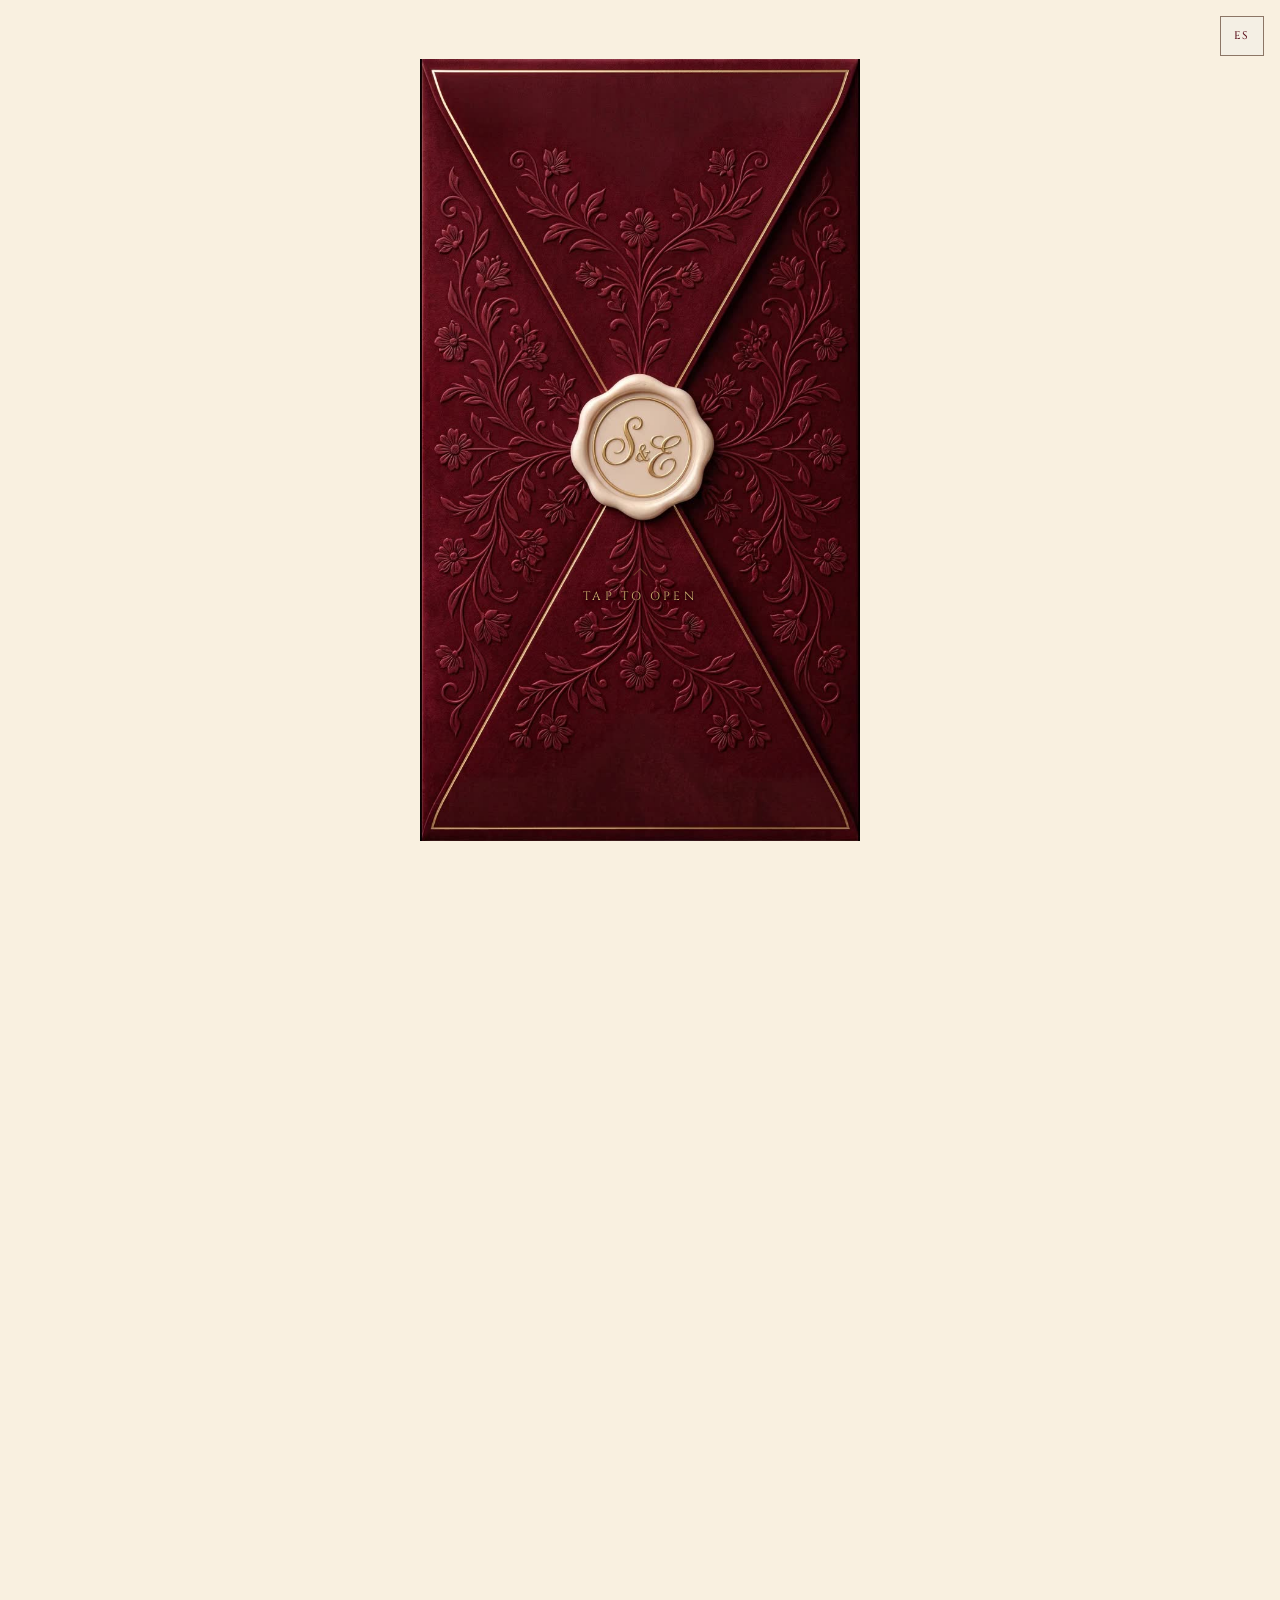
==== index.html @ b60137a4 "Personalizar la carta del hero con el nombre del invitado y el nuevo texto. Separa párrafos, alinea " ====
<!DOCTYPE html>
<html lang="es">
  <head>
    <meta charset="utf-8">
    <script>
      window.SE = window.SE || {};
      SE.base = /github\.io$/i.test(location.hostname) ? "/s-and-e/" : "/";
      document.head.appendChild(Object.assign(document.createElement("base"), { href: SE.base }));
      SE.scriptUrl = "https://script.google.com/macros/s/AKfycbxQzrA-d-0ESODYfs0DlGn0t6JeA2XjCNi0YDXUXWMKAVEsfwcOUKOjRkwp2XyYW6z_jQ/exec";
      (function () {
        var reserved = { "s-and-e": 1, "nos-casamos": 1, "te-invitamos-a-nuestra-boda": 1, "index.html": 1, "404.html": 1 };
        var q = new URLSearchParams(location.search).get("i");
        var parts = location.pathname.split("/").filter(Boolean);
        if (parts[0] === "s-and-e") parts.shift();
        var last = parts[parts.length - 1] || "";
        SE.code = (q || (!reserved[last] ? decodeURIComponent(last) : "")).trim();
        if (!SE.code) return;
        try { SE.cachedGuest = JSON.parse(localStorage.getItem("se-guest:" + SE.code) || "null"); } catch (e) {}
      })();
    </script>
    <meta name="viewport" content="width=device-width, initial-scale=1">
    <meta name="color-scheme" content="light">
    <meta name="theme-color" content="#5A0F1B">
    <meta name="theme-color" content="#5A0F1B" media="(prefers-color-scheme: light)">
    <meta name="theme-color" content="#4A0C16" media="(prefers-color-scheme: dark)">
    <meta name="description" content="Stefany Gutierrez y Erikson Pacheco — 26 de diciembre de 2026">
    <meta property="og:title" content="Stefany & Erikson — 26.12.2026">
    <meta property="og:description" content="Te invitamos a celebrar nuestra boda">
    <title>Stefany & Erikson — 26.12.2026</title>
    <link rel="icon" href="assets/favicon.svg" type="image/svg+xml">
    <link rel="preload" as="image" href="assets/img/paper-hero.webp">
    <link rel="preload" as="image" href="assets/img/floral-left.webp?v=24">
    <link rel="preload" as="image" href="assets/img/floral-right.webp?v=24">
    <link rel="preload" as="image" href="assets/img/sobre.jpg">
    <link rel="preload" as="video" href="assets/video/abrir.mp4?v=4">
    <link rel="preload" as="audio" href="assets/audio/ambiente.m4a">
    <link rel="preload" as="font" href="assets/fonts/GreatVibes-Regular.ttf" type="font/ttf" crossorigin>
    <link rel="preload" as="font" href="assets/fonts/PinyonScript-Regular.ttf" type="font/ttf" crossorigin>
    <link rel="preconnect" href="https://fonts.googleapis.com">
    <link rel="preconnect" href="https://fonts.gstatic.com" crossorigin>
    <link rel="preconnect" href="https://script.google.com">
    <link rel="preconnect" href="https://script.googleusercontent.com">
    <link rel="stylesheet" href="https://fonts.googleapis.com/css2?family=Cinzel:wght@400;500;600&family=Cormorant+Garamond:ital,wght@0,400;0,500;0,600;1,500;1,600&family=Ovo&display=swap">
    <link rel="stylesheet" href="css/styles.css?v=35">
  </head>
  <body>
    <a class="skip" href="#site">Skip</a>

    <div class="topbar">
      <button id="lang-toggle" class="ghost" type="button" aria-label="English">EN</button>
    </div>

    <section id="envelope-screen" class="envelope-screen" role="button" tabindex="0" aria-label="Invitación">
      <p id="guest-chip" class="guest-chip is-hidden"></p>
      <div class="open-stage">
        <img id="wei-img" class="open-still" src="assets/img/sobre.jpg" alt="Abrir invitación" draggable="false">
        <video id="open-video" class="open-video" muted playsinline preload="auto" poster="assets/img/sobre.jpg">
          <source src="assets/video/abrir.mp4?v=4" type="video/mp4">
        </video>
        <div id="tap-wrap" class="tap-wrap">
          <div class="wei-chevron" aria-hidden="true"></div>
          <p class="open-hint" data-i18n="openHint">Toca para abrir</p>
        </div>
      </div>
    </section>

    <button id="mute-toggle" class="audio-fab" type="button" aria-label="Silenciar">
      <svg id="icon-pause" viewBox="0 0 24 24" aria-hidden="true"><rect x="6" y="5" width="4" height="14" rx="1"></rect><rect x="14" y="5" width="4" height="14" rx="1"></rect></svg>
      <svg id="icon-play" viewBox="0 0 24 24" aria-hidden="true"><polygon points="5,3 19,12 5,21"></polygon></svg>
    </button>

    <main id="site" class="site">
      <header class="hero">
        <div class="board hero-board">
          <video id="hero-video" class="hero-video" muted loop playsinline preload="auto" poster="assets/img/hero.jpg">
            <source src="assets/video/cisnes.mp4?v=3" type="video/mp4">
          </video>
          <div class="hero-glow" aria-hidden="true"></div>
          <p class="kicker" data-i18n="saveTheDate">Nuestra Boda</p>
          <p class="hero-date" data-i18n="dateLine">26 de diciembre de 2026 · 5:00 p. m.</p>
          <h1 class="names"><span>Stefany</span><span class="amp" aria-hidden="true">&</span><span class="visually-hidden"> y </span><span>Erikson</span></h1>
          <div class="scroll-block">
            <span class="scroll-cue" data-i18n="scroll">Desliza</span>
            <svg class="scroll-chevron" viewBox="0 0 25 16" aria-hidden="true"><path fill="none" stroke="#937100" stroke-width="1" stroke-linecap="round" d="M1 1c3.4 4.4 8.1 8.6 11.5 13C16.8 9.6 19.7 5.4 24 1"></path></svg>
          </div>
          <img class="floral floral-l" src="assets/img/floral-left.webp?v=24" alt="" width="224" height="343">
          <img class="floral floral-r" src="assets/img/floral-right.webp?v=24" alt="" width="236" height="359">
          <img class="hero-paper" src="assets/img/paper-hero.webp" alt="">
          <p id="hero-guest" class="hero-city">San Felipe, Yaracuy</p>
          <div class="hero-letter">
            <p id="letter" class="letter-copy"></p>
            <p id="letter-more" class="letter-copy"></p>
            <p id="letter-note" class="letter-note"></p>
          </div>
        </div>
      </header>

      <section class="section countdown-section" id="cuando">
        <div class="inner">
          <h2 class="section-title" data-i18n="countdownTitle">Falta muy poco</h2>
          <div class="clock" aria-live="polite">
            <div class="time-block"><b id="cd-days">00</b><span data-i18n="days">Días</span></div>
            <span class="clock-sep" aria-hidden="true">:</span>
            <div class="time-block"><b id="cd-hours">00</b><span data-i18n="hours">Horas</span></div>
            <span class="clock-sep" aria-hidden="true">:</span>
            <div class="time-block"><b id="cd-minutes">00</b><span data-i18n="minutes">Minutos</span></div>
            <span class="clock-sep" aria-hidden="true">:</span>
            <div class="time-block"><b id="cd-seconds">00</b><span data-i18n="seconds">Segundos</span></div>
          </div>
        </div>
      </section>

      <section class="section schedule-section">
        <div class="board schedule-board">
          <img class="schedule-paper schedule-paper-top" src="assets/img/schedule-top.webp" alt="">
          <img class="schedule-paper schedule-paper-bot" src="assets/img/schedule-bot.webp" alt="">
          <img class="title-flourish title-flourish-l" src="assets/img/title-left.webp" alt="">
          <img class="title-flourish title-flourish-r" src="assets/img/title-right.webp" alt="">
          <h2 class="section-title" data-i18n="scheduleTitle">Itinerario</h2>
          <div class="timeline-wrap">
            <img class="timeline-rose" src="assets/img/rose.webp?v=24" alt="" aria-hidden="true">
            <ol class="timeline">
              <li>
                <time datetime="17:00" data-i18n="timeCeremony">5 PM</time>
                <strong data-i18n="ceremonyEvent">Ceremonia</strong>
                <span class="note" data-i18n="ceremonyNote">Catedral de San Felipe</span>
              </li>
              <li data-dinner>
                <time datetime="19:00" data-i18n="timeToast">7 PM</time>
                <strong data-i18n="toastEvent">Brindis</strong>
                <span class="note" data-i18n="toastNote">Eventos Platinum</span>
              </li>
              <li data-dinner>
                <time datetime="20:00" data-i18n="timeDinner">8 PM</time>
                <strong data-i18n="dinnerEvent">Cena</strong>
                <span class="note" data-i18n="dinnerNote">Eventos Platinum</span>
              </li>
              <li data-dinner>
                <time datetime="21:00" data-i18n="timeCake">9 PM</time>
                <strong data-i18n="cakeEvent">Corte de torta</strong>
                <span class="note" data-i18n="cakeNote">Eventos Platinum</span>
              </li>
              <li data-dinner>
                <time datetime="21:00" data-i18n="timeFarewell">9 PM</time>
                <strong data-i18n="farewellEvent">Despedida</strong>
                <span class="note" data-i18n="farewellNote">Con gratitud y cariño</span>
              </li>
            </ol>
          </div>
        </div>
      </section>

      <section class="section places-section">
        <div class="board places-board">
          <div class="petals" aria-hidden="true">
            <img class="petal petal-1" src="assets/img/petal.webp" alt="">
            <img class="petal petal-2" src="assets/img/petal.webp" alt="">
            <img class="petal petal-3" src="assets/img/petal.webp" alt="">
            <img class="petal petal-4" src="assets/img/petal.webp" alt="">
            <img class="petal petal-5" src="assets/img/petal.webp" alt="">
            <img class="petal petal-6" src="assets/img/petal.webp" alt="">
          </div>
          <h2 class="section-title" data-i18n="placesTitle">Ubicación</h2>
          <img class="acomm-decor" src="assets/img/acomm-decor.webp" alt="">
          <div class="places">
            <article class="place">
              <h3 data-i18n="churchPlace">Ceremonia</h3>
              <p>Catedral de San Felipe<br>San Felipe, Yaracuy</p>
              <a class="map-link" data-i18n="openMap" href="https://maps.app.goo.gl/LHVNAJ6i5qG8KRHc7" target="_blank" rel="noopener">Ver en el mapa</a>
              <div class="map-frame">
                <img class="map-ornament map-ornament-top" src="assets/img/map-top.webp" alt="">
                <div class="map-embed">
                  <iframe title="Catedral de San Felipe" src="https://maps.google.com/maps?q=Catedral+de+San+Felipe,+Yaracuy,+Venezuela&hl=es&z=16&output=embed" loading="lazy" referrerpolicy="no-referrer-when-downgrade" allowfullscreen></iframe>
                </div>
                <img class="map-ornament map-ornament-bot" src="assets/img/map-bot.webp" alt="">
              </div>
            </article>
            <article class="place" data-dinner>
              <h3 data-i18n="dinnerPlace">Cena</h3>
              <p>Eventos Platinum<br>Av. La Paz, San Felipe, Yaracuy</p>
              <a class="map-link" data-i18n="openMap" href="https://maps.app.goo.gl/uYQwyhexiueHMFBx5" target="_blank" rel="noopener">Ver en el mapa</a>
              <div class="map-frame">
                <img class="map-ornament map-ornament-top" src="assets/img/map-top.webp" alt="">
                <div class="map-embed">
                  <iframe title="Eventos Platinum" src="https://www.google.com/maps/embed?pb=!1m18!1m12!1m3!1d3924.9253817997983!2d-68.73745392630998!3d10.34785156695543!2m3!1f0!2f0!3f0!3m2!1i1024!2i768!4f13.1!3m3!1m2!1s0x8e80cf46f3286015%3A0x9656c79a1e746118!2sEVENTOS%20PLATINIUM!5e0!3m2!1ses!2sve!4v1794095571254!5m2!1ses!2sve" loading="lazy" referrerpolicy="no-referrer-when-downgrade" allowfullscreen></iframe>
                </div>
                <img class="map-ornament map-ornament-bot" src="assets/img/map-bot.webp" alt="">
              </div>
            </article>
          </div>
        </div>
      </section>

      <section class="section notes-section">
        <div class="board notes-board">
          <img class="notes-paper" src="assets/img/paper-hero.webp?v=27" alt="">
          <div class="card-vine card-vine-r" aria-hidden="true">
            <img src="assets/img/vine-r.webp?v=27" alt="">
          </div>
          <div class="card-vine card-vine-l" aria-hidden="true">
            <img src="assets/img/vine-l.webp?v=27" alt="">
          </div>
          <div class="notes-block notes-dress">
            <h3 data-i18n="dressTitle">Vestimenta</h3>
            <p data-i18n="dressBody"></p>
          </div>
          <div class="notes-block notes-gifts">
            <h3 data-i18n="giftsTitle">Obsequios</h3>
            <p data-i18n="giftsBody"></p>
            <p class="note" data-i18n="paymentSoon"></p>
            <div id="payment-box" class="payment is-hidden">
              <div id="pay-holder"></div>
              <div id="pay-bank"></div>
              <div id="pay-pm"></div>
              <div class="qr-slot">
                <img id="qr-img" alt="QR">
              </div>
            </div>
          </div>
        </div>
      </section>

      <section class="section rsvp-section" id="rsvp">
        <div class="inner">
          <h2 class="section-title" data-i18n="rsvpTitle">Confirmación</h2>
          <p id="rsvp-lead" class="letter-copy"></p>
          <p id="rsvp-status" class="rsvp-status"></p>
          <button id="rsvp-seal" class="wax-btn" type="button">
            <img src="assets/img/wax-seal.webp" width="190" height="142" alt="RSVP">
          </button>
          <p class="seal-hint" data-i18n="sealHint">Toca el sello</p>
          <div id="rsvp-party" class="party is-hidden" aria-live="polite"></div>
        </div>
      </section>

      <footer class="footer">
        <div class="board footer-board">
          <p class="footer-hope" data-i18n="footerHope">¡Esperamos verte allí!</p>
          <p class="footer-names" data-i18n="footer">Stefany y Erikson</p>
          <img class="footer-floral footer-floral-l" src="assets/img/floral-left.webp?v=24" alt="">
          <img class="footer-floral footer-floral-r" src="assets/img/floral-right.webp?v=24" alt="">
        </div>
      </footer>
    </main>

    <audio id="sfx-open" preload="none"></audio>
    <audio id="ambiente" preload="auto" loop>
      <source src="assets/audio/ambiente.m4a" type="audio/mp4">
    </audio>
    <script src="js/config.js?v=34" defer></script>
    <script src="js/i18n.js?v=34" defer></script>
    <script src="js/app.js?v=34" defer></script>
  </body>
</html>
---- css/styles.css ----
@font-face {
  font-family: "Great Vibes";
  src: url("../assets/fonts/GreatVibes-Regular.ttf") format("truetype");
  font-weight: 400;
  font-style: normal;
  font-display: swap;
}

@font-face {
  font-family: "Pinyon Script";
  src: url("../assets/fonts/PinyonScript-Regular.ttf") format("truetype");
  font-weight: 400;
  font-style: normal;
  font-display: swap;
}

:root {
  --bg: #5a0f1b;
  --bg-soft: #4a0c16;
  --ink: #6c513f;
  --muted: #6a5140;
  --royal: #5a0f1b;
  --royal-mid: #7a2433;
  --royal-soft: #8c7666;
  --gold: #a67d2b;
  --gold-soft: #b48c3d;
  --line: #cfc6b2;
  --paper: #f9f0e0;
  --cream: #f6f1e8;
  --display: "Cinzel", "Palatino Linotype", Palatino, serif;
  --script: "Great Vibes", "Pinyon Script", "Palatino Linotype", cursive;
  --serif: "Cormorant Garamond", "Palatino Linotype", Palatino, Georgia, serif;
  --sans: "Segoe UI", system-ui, -apple-system, sans-serif;
  --shadow: 0 18px 50px rgba(90, 15, 27, 0.16);
  --ease: cubic-bezier(0.22, 1, 0.36, 1);
}

*,
*::before,
*::after {
  box-sizing: border-box;
}

html,
body {
  margin: 0;
  min-height: 100%;
  background: var(--paper);
  color: var(--ink);
  font-family: var(--serif);
  font-size: 17px;
  line-height: 1.65;
  /* clip (not hidden): avoids forcing overflow-y:auto on body, which causes jumpy scroll */
  overflow-x: clip;
}

html {
  scroll-behavior: smooth;
  scrollbar-gutter: stable;
}

html.is-locked,
body.is-locked {
  overflow: hidden !important;
  height: 100%;
  overscroll-behavior: none;
  touch-action: none;
}

img {
  max-width: 100%;
  display: block;
}

button {
  font: inherit;
  cursor: pointer;
  border: 0;
  background: none;
  color: inherit;
}

a {
  color: var(--royal);
}

.skip {
  position: absolute;
  left: -999px;
}

.skip:focus {
  left: 12px;
  top: 12px;
  z-index: 40;
  background: var(--royal);
  color: #fff;
  padding: 8px 12px;
}

.topbar {
  position: fixed;
  top: 16px;
  right: 16px;
  z-index: 20;
  display: flex;
  gap: 8px;
}

.ghost {
  min-width: 44px;
  height: 40px;
  padding: 0 12px;
  border: 1px solid var(--royal-soft);
  background: rgba(243, 239, 228, 0.92);
  color: var(--royal);
  font-family: var(--display);
  letter-spacing: 0.14em;
  font-size: 11px;
  font-weight: 500;
  backdrop-filter: blur(8px);
  transition: transform 0.35s var(--ease), background 0.35s var(--ease);
}

.ghost:hover {
  background: var(--royal);
  color: #fff;
  transform: translateY(-1px);
}

.envelope-screen {
  position: fixed;
  inset: 0;
  z-index: 12;
  display: flex;
  flex-direction: column;
  align-items: center;
  justify-content: center;
  background: #f9f0e0;
  cursor: pointer;
  user-select: none;
  -webkit-tap-highlight-color: transparent;
  transition: opacity 1.4s ease, visibility 1.4s;
}

.envelope-screen.is-gone {
  opacity: 0;
  visibility: hidden;
  pointer-events: none;
}

/* Match reference: envelope/video capped at 440px, object-fit contain */
.open-stage {
  position: relative;
  width: 100%;
  max-width: 440px;
}

.open-still,
.open-video {
  width: 100%;
  max-width: 440px;
  display: block;
  object-fit: contain;
  object-position: center;
}

.open-still {
  height: auto;
  transition: opacity 0.8s ease;
}

.open-video {
  position: absolute;
  inset: 0;
  width: 100%;
  height: 100%;
  opacity: 0;
  transition: opacity 0.35s ease;
}

.envelope-screen.is-playing .open-still {
  opacity: 0;
}

.envelope-screen.is-playing .open-video {
  opacity: 1;
}

.guest-chip {
  position: absolute;
  top: 28px;
  left: 50%;
  transform: translateX(-50%);
  margin: 0;
  font-family: var(--display);
  color: rgba(140, 100, 60, 0.85);
  letter-spacing: 0.22em;
  text-transform: uppercase;
  font-size: 11px;
  white-space: nowrap;
}

.tap-wrap {
  position: absolute;
  bottom: 30%;
  left: 50%;
  z-index: 2;
  transform: translateX(-50%);
  display: flex;
  flex-direction: column;
  align-items: center;
  gap: 7px;
  animation: weiTapIn 1.2s 0.8s both;
  pointer-events: none;
}

.tap-wrap.is-hidden {
  display: none !important;
}

@keyframes weiTapIn {
  from { opacity: 0; transform: translateX(-50%) translateY(6px); }
  to   { opacity: 1; transform: translateX(-50%) translateY(0); }
}

.wei-chevron {
  width: 10px;
  height: 10px;
  border-right: 1.5px solid rgba(140, 100, 60, 0.6);
  border-top: 1.5px solid rgba(140, 100, 60, 0.6);
  transform: rotate(-45deg);
  animation: weiChevron 2.4s 1.9s ease-in-out infinite;
}

@keyframes weiChevron {
  0%, 100% { transform: rotate(-45deg) translate(0, 0); opacity: 0.6; }
  50%      { transform: rotate(-45deg) translate(2px, -2px); opacity: 1; }
}

.open-hint {
  margin: 0;
  font-family: var(--display);
  font-size: 12px;
  letter-spacing: 0.26em;
  text-transform: uppercase;
  color: #d4b574;
  white-space: nowrap;
  text-shadow:
    0 1px 2px rgba(20, 4, 8, 0.95),
    0 0 10px rgba(20, 4, 8, 0.7),
    0 0 18px rgba(20, 4, 8, 0.45);
  animation: weiPulse 2.4s 1.6s ease-in-out infinite;
}

@keyframes weiPulse {
  0%, 100% { letter-spacing: 0.24em; }
  50%      { letter-spacing: 0.28em; }
}

.audio-fab {
  position: fixed;
  bottom: 20px;
  right: 20px;
  z-index: 2147483647;
  width: 60px;
  height: 60px;
  border-radius: 50%;
  background: #5a0f1b;
  color: #fff;
  box-shadow: 0 4px 6px rgba(0, 0, 0, 0.1);
  display: grid;
  place-items: center;
  visibility: hidden;
  opacity: 0;
  pointer-events: none;
  transition: opacity 0.3s ease-in-out, visibility 0.3s ease-in-out;
}

.audio-fab.is-ready {
  visibility: visible;
  opacity: 1;
  pointer-events: auto;
}

.audio-fab svg {
  width: 30px;
  height: 30px;
  fill: #fff;
}

.audio-fab #icon-play {
  display: none;
}

.audio-fab.is-paused #icon-play {
  display: block;
}

.audio-fab.is-paused #icon-pause {
  display: none;
}

.site {
  opacity: 0;
  transition: opacity 0.8s var(--ease);
  background: var(--paper);
  overflow-x: clip;
}

.site.is-visible {
  opacity: 1;
}

/* Fixed 450px artboards (like Tilda), scale down on smaller phones */
.board {
  --board: 450px;
  --scale: 1;
  position: relative;
  width: var(--board);
  max-width: none;
  margin-left: auto;
  margin-right: auto;
  transform: scale(var(--scale));
  transform-origin: top center;
}

/* Scale from container width (stable) — not 100vw, which jumps with mobile chrome / scrollbars */
.hero,
.section,
.footer {
  container-type: inline-size;
  container-name: board-wrap;
}

/*
  When the 450px board is wider than the phone, margin:auto collapses to the
  start edge — then scale(origin:center) leaves the hero visually off-center.
  Pin the board's center to the container center, then scale.
*/
@container board-wrap (max-width: 449.98px) {
  .board {
    --scale: calc(100cqw / 450);
    margin-left: calc(50cqw - (var(--board) / 2));
    margin-right: 0;
    margin-bottom: calc(var(--board-h, 0px) * (var(--scale) - 1));
  }
}

.section {
  position: relative;
  max-width: none;
  margin: 0 auto;
  padding: 0;
  text-align: center;
  background: var(--paper);
  overflow-x: clip;
}

.section .inner {
  width: min(450px, 100%);
  margin: 0 auto;
  padding: 36px 20px 48px;
}

.section-title {
  font-family: var(--script);
  margin: 0 0 12px;
  color: var(--gold);
  letter-spacing: 0;
  text-transform: none;
  font-size: 41px;
  font-weight: 300;
  line-height: 1.55;
}

/* ── Hero: 450×1240 artboard ── */
.hero {
  position: relative;
  width: 100%;
  padding: 0;
  background: var(--paper);
  overflow-x: clip;
  overflow-y: visible;
  text-align: center;
}

.hero-board {
  --board-h: 1240px;
  height: 1240px;
  overflow: visible;
  background: var(--paper);
}

.hero-video {
  position: absolute;
  z-index: 0;
  top: 0;
  left: 0;
  width: 450px;
  height: 762px;
  object-fit: cover;
  object-position: center 40%;
  display: block;
  background: #1a0c10;
}

/* Layered scrim: stronger top band for kicker/date, soft center keep video alive */
.hero-glow {
  position: absolute;
  z-index: 1;
  top: 0;
  left: 0;
  width: 450px;
  height: 762px;
  pointer-events: none;
  background:
    linear-gradient(
      180deg,
      rgba(12, 4, 8, 0.62) 0%,
      rgba(12, 4, 8, 0.48) 18%,
      rgba(12, 4, 8, 0.28) 36%,
      rgba(12, 4, 8, 0.18) 52%,
      rgba(12, 4, 8, 0.32) 72%,
      rgba(12, 4, 8, 0.5) 100%
    ),
    radial-gradient(ellipse 90% 48% at 50% 28%, rgba(12, 4, 8, 0.42) 0%, rgba(12, 4, 8, 0) 72%);
}

.kicker {
  position: absolute;
  z-index: 5;
  top: 154px;
  left: 0;
  width: 450px;
  margin: 0;
  font-family: var(--script);
  font-size: 40px;
  font-weight: 300;
  line-height: 0.5;
  color: var(--gold);
  text-shadow:
    0 1px 2px rgba(8, 2, 4, 0.9),
    0 2px 14px rgba(8, 2, 4, 0.75),
    0 0 28px rgba(8, 2, 4, 0.45);
}

.hero-date {
  position: absolute;
  z-index: 5;
  top: 196px;
  left: 0;
  width: 450px;
  margin: 0;
  font-family: var(--script);
  font-size: 25px;
  font-weight: 600;
  line-height: 0.5;
  color: var(--gold);
  text-shadow:
    0 1px 2px rgba(8, 2, 4, 0.9),
    0 2px 14px rgba(8, 2, 4, 0.75),
    0 0 28px rgba(8, 2, 4, 0.45);
}

.names {
  position: absolute;
  z-index: 5;
  top: 270px;
  left: 0;
  width: 450px;
  margin: 0;
  display: grid;
  justify-items: center;
  font-family: var(--script);
  font-size: 72px;
  font-weight: 400;
  line-height: 0.85;
  color: var(--gold);
  text-shadow:
    0 1px 2px rgba(8, 2, 4, 0.85),
    0 3px 16px rgba(8, 2, 4, 0.7),
    0 0 32px rgba(8, 2, 4, 0.4);
}

.names span {
  display: block;
}

.amp {
  margin: 10px 0 6px;
  font-family: var(--display);
  font-size: 22px;
  font-style: normal;
  font-weight: 500;
  letter-spacing: 0.08em;
  color: var(--gold);
  line-height: 1;
  text-shadow:
    0 1px 2px rgba(8, 2, 4, 0.85),
    0 3px 16px rgba(8, 2, 4, 0.7),
    0 0 32px rgba(8, 2, 4, 0.4);
}

.visually-hidden {
  position: absolute;
  width: 1px;
  height: 1px;
  padding: 0;
  margin: -1px;
  overflow: hidden;
  clip: rect(0, 0, 0, 0);
  white-space: nowrap;
  border: 0;
}

.scroll-block {
  position: absolute;
  z-index: 5;
  top: 518px;
  left: 0;
  width: 450px;
  display: grid;
  justify-items: center;
  gap: 6px;
}

.scroll-cue {
  margin: 0;
  font-family: var(--script);
  font-size: 32px;
  font-weight: 300;
  line-height: 1.1;
  color: var(--gold);
  text-shadow:
    0 1px 2px rgba(8, 2, 4, 0.9),
    0 2px 14px rgba(8, 2, 4, 0.7),
    0 0 24px rgba(8, 2, 4, 0.4);
}

.scroll-chevron {
  width: 25px;
  height: 16px;
  animation: bob 1.1s infinite linear;
}

@keyframes bob {
  0%, 100% { transform: translateY(0); }
  55%      { transform: translateY(5px); }
}

.floral {
  position: absolute;
  z-index: 4;
  height: auto;
  max-width: none;
  pointer-events: none;
  will-change: transform;
  transform-origin: center bottom;
}

/* Tilda: L top 566 left -16 w 224; R top 547 right -16 w 236 */
.floral-l {
  top: 566px;
  left: -16px;
  width: 224px;
  animation: swayL 4s infinite linear;
}

.floral-r {
  top: 547px;
  right: -16px;
  left: auto;
  width: 236px;
  animation: swayR 4s infinite linear;
}

/* Keep sway within the artboard box so document height doesn't pulse */
@keyframes swayL {
  0%, 100% { transform: rotate(0deg) scale(1); }
  50%      { transform: rotate(1.2deg) scale(1.03); }
}

@keyframes swayR {
  0%, 100% { transform: rotate(0deg) scale(1); }
  50%      { transform: rotate(-1.2deg) scale(1.02); }
}

.hero-paper {
  position: absolute;
  z-index: 2;
  top: 753px;
  left: 50%;
  width: 744px;
  max-width: none;
  height: 487px;
  object-fit: fill;
  transform: translateX(-50%);
  pointer-events: none;
}

/*
  Paper copy — Tilda puts a 3-line script title at 899 and body at 1050.
  We only have the city line, so keep the title under the florals and
  pull the letter up to close the empty middle gap.
*/
.hero-city {
  position: absolute;
  z-index: 5;
  top: 848px;
  left: 50%;
  width: 380px;
  max-width: calc(100% - 40px);
  margin: 0;
  transform: translateX(-50%);
  font-family: var(--script);
  font-size: 38px;
  font-weight: 300;
  line-height: 1.05;
  color: var(--gold);
  text-align: center;
  overflow-wrap: anywhere;
}

.hero-letter {
  position: absolute;
  z-index: 5;
  top: 912px;
  left: 50%;
  width: 340px;
  max-width: calc(100% - 48px);
  transform: translateX(-50%);
  text-align: center;
}

.hero-letter .letter-copy {
  margin: 0 auto 10px;
  max-width: 310px;
  font-family: var(--serif);
  font-size: 18px;
  font-weight: 100;
  font-style: normal;
  line-height: 1.3;
  color: #6c513f;
}

.hero-letter .letter-note {
  margin: 4px auto 0;
  max-width: 310px;
  font-family: var(--serif);
  font-size: 15px;
  font-weight: 100;
  font-style: italic;
  line-height: 1.3;
  color: #846f61;
}

.letter-copy {
  margin: 0 0 10px;
  font-family: var(--serif);
  font-size: 17px;
  font-weight: 300;
  font-style: normal;
  line-height: 1.35;
  color: var(--muted);
}

.note,
.rsvp-status {
  color: var(--muted);
}

/* ── Countdown ── */
.countdown-section {
  padding: 24px 0 20px;
}

.countdown-section .inner {
  padding-top: 8px;
  padding-bottom: 8px;
}

.clock {
  display: flex;
  justify-content: center;
  align-items: flex-start;
  gap: 6px;
  margin: 8px auto 0;
  max-width: 520px;
}

.time-block {
  text-align: center;
  min-width: 56px;
}

.clock b {
  display: block;
  font-family: "Ovo", var(--serif);
  font-size: 45px;
  font-weight: 400;
  line-height: 1.2;
  background: linear-gradient(105deg, #b48c3d 0%, #b48c3d 25%, #cda95a 46%, #d8ba72 52%, #cda95a 58%, #b48c3d 75%, #b48c3d 100%);
  background-size: 300% 100%;
  -webkit-background-clip: text;
  background-clip: text;
  -webkit-text-fill-color: transparent;
  animation: candleShimmer 4.5s ease-in-out infinite;
}

@keyframes candleShimmer {
  0% { background-position: 100% 0; }
  50% { background-position: 0% 0; }
  100% { background-position: 100% 0; }
}

.clock .time-block span {
  display: block;
  margin-top: 8px;
  font-family: "Ovo", var(--serif);
  font-size: 19px;
  font-weight: 400;
  color: var(--gold-soft);
  opacity: 0.85;
  text-transform: none;
  letter-spacing: 0;
}

.clock-sep {
  font-family: "Ovo", var(--serif);
  font-size: 52px;
  line-height: 1;
  margin-top: -6px;
  color: var(--gold-soft);
  opacity: 0.9;
}

/* ── Schedule — fluid board (content height; no empty 680px gap) ── */
.schedule-section {
  padding: 0;
  overflow-x: clip;
}

.schedule-board.board {
  --board-h: 0px;
  --scale: 1;
  width: min(450px, 100%);
  max-width: 450px;
  height: auto;
  margin: 0 auto;
  padding: 48px 18px 36px;
  overflow: visible;
  transform: none;
}

@container board-wrap (max-width: 449.98px) {
  .schedule-board.board {
    --scale: 1;
    width: min(450px, 100%);
    margin-left: auto;
    margin-right: auto;
    margin-bottom: 0;
    transform: none;
  }
}

/* Papers sized to board (744/450) so they scale with mobile width and always overlap */
.schedule-paper {
  position: absolute;
  left: 50%;
  width: 165.333%;
  max-width: none;
  transform: translateX(-50%);
  pointer-events: none;
  z-index: 0;
}

.schedule-paper-top {
  top: -22px;
  height: calc(56% + 48px);
  object-fit: fill;
}

.schedule-paper-bot {
  top: auto;
  bottom: 0px;
  height: calc(56% + 48px);
  object-fit: fill;
}

.title-flourish {
  position: absolute;
  z-index: 2;
  top: 52px;
  width: 78px;
  pointer-events: none;
}

.title-flourish-l {
  left: max(8px, calc(50% - 204px));
  width: 79px;
  animation: fadeInLeft 2s both;
}

.title-flourish-r {
  right: max(8px, calc(50% - 204px));
  width: 78px;
  animation: fadeInRight 2s both;
}

@keyframes fadeInLeft {
  from { opacity: 0; transform: translateX(-40px); }
  to { opacity: 1; transform: none; }
}

@keyframes fadeInRight {
  from { opacity: 0; transform: translateX(40px); }
  to { opacity: 1; transform: none; }
}

.schedule-board .section-title {
  position: relative;
  z-index: 2;
  top: auto;
  left: auto;
  width: 100%;
  margin: 0 0 6px;
}

.timeline-wrap {
  position: relative;
  z-index: 2;
  top: auto;
  left: auto;
  width: min(370px, 100%);
  margin: 10px auto 0;
}

.timeline {
  list-style: none;
  padding: 4px 0 0;
  margin: 0;
  text-align: left;
}

/* Scroll-scrubbed rose (like Tilda SBS scroll), not a looping CSS animation */
.timeline-rose {
  position: absolute;
  left: calc(50% - 27px);
  top: 0;
  width: 55px;
  height: auto;
  max-width: none;
  z-index: 3;
  transform: translate3d(0, var(--rose-y, 0px), 0) rotate(325deg);
  transform-origin: center center;
  will-change: transform;
  pointer-events: none;
}

.timeline li {
  position: relative;
  display: grid;
  grid-template-columns: 1fr 1fr;
  column-gap: 18px;
  align-items: start;
  padding: 0 0 32px;
  min-height: 64px;
}

.timeline li::before {
  content: "";
  position: absolute;
  left: 50%;
  top: 14px;
  bottom: -14px;
  width: 2px;
  transform: translateX(-50%);
  background: #9c8575;
  opacity: 0.7;
}

.timeline li::after {
  content: "";
  position: absolute;
  left: 50%;
  top: 14px;
  width: 8px;
  height: 8px;
  margin-left: -4px;
  background: #8c7666;
  transform: rotate(45deg);
  z-index: 1;
}

.timeline li.is-last {
  padding-bottom: 0;
}

.timeline li.is-last::before {
  display: none;
}

/* Match reference schedule times: readable serif (not ornate script on "PM") */
.timeline time {
  grid-column: 1;
  grid-row: 1 / span 2;
  text-align: right;
  font-family: "Cormorant Garamond", var(--serif);
  font-style: italic;
  color: #846f61;
  font-weight: 600;
  font-size: 28px;
  letter-spacing: 0.02em;
  line-height: 1.55;
  padding-right: 22px;
  white-space: nowrap;
}

.timeline strong {
  grid-column: 2;
  display: block;
  font-family: var(--script);
  font-size: 20px;
  font-weight: 100;
  color: #6c513f;
  line-height: 1.15;
  padding-left: 22px;
}

.timeline .note {
  grid-column: 2;
  display: block;
  padding-left: 22px;
  margin: 4px 0 0;
  font-size: 14px;
  line-height: 1.3;
  color: #6c513f;
}

/* ── Places / Ubicación — fluid board (two maps; no fixed 450 scale) ── */
.places-section {
  padding: 0;
  overflow-x: clip;
}

.places-board.board {
  --board-h: 0px;
  --scale: 1;
  width: min(450px, 100%);
  max-width: 450px;
  height: auto;
  margin: 0 auto;
  padding: 10px 18px 0;
  overflow: clip;
  transform: none;
}

@container board-wrap (max-width: 449.98px) {
  .places-board.board {
    --scale: 1;
    width: min(450px, 100%);
    margin-left: auto;
    margin-right: auto;
    margin-bottom: 0;
    transform: none;
  }
}

.acomm-decor {
  display: block;
  width: 96px;
  margin: 0 auto 10px;
  position: relative;
  z-index: 1;
}

.petals {
  position: absolute;
  inset: 0;
  pointer-events: none;
  z-index: 2;
}

.petal {
  position: absolute;
  width: 34px;
  height: auto;
  opacity: 0;
}

.petal-1 { top: 6%; left: 72%; animation: fallA 8s linear infinite; }
.petal-2 { top: 4%; left: 18%; animation: fallB 8s 0.4s linear infinite; }
.petal-3 { top: 38%; left: 8%; animation: fallC 9s 0.8s linear infinite; }
.petal-4 { top: 42%; left: 80%; animation: fallD 8s 1.2s linear infinite; }
.petal-5 { top: 68%; left: 14%; animation: fallE 3s 0.2s linear infinite; }
.petal-6 { top: 72%; left: 74%; animation: fallF 2s 0.6s linear infinite; }

@keyframes fallA {
  0%   { opacity: 1; transform: translate(0, 0) rotate(0); }
  75%  { opacity: 0.8; transform: translate(60px, 341px) rotate(-7deg); }
  100% { opacity: 0; transform: translate(77px, 381px) rotate(2deg); }
}

@keyframes fallB {
  0%   { opacity: 1; transform: translate(0, 0) rotate(217deg); }
  75%  { opacity: 0.8; transform: translate(-69px, 341px) rotate(2deg); }
  100% { opacity: 0; transform: translate(-77px, 381px) rotate(2deg); }
}

@keyframes fallC {
  0%   { opacity: 1; transform: translate(0, 0) rotate(0); }
  78%  { opacity: 1; transform: translate(57px, 204px) rotate(-6deg); }
  100% { opacity: 0; transform: translate(67px, 224px) rotate(-6deg); }
}

@keyframes fallD {
  0%   { opacity: 1; transform: translate(0, 0) rotate(0); }
  75%  { opacity: 1; transform: translate(-69px, 221px) rotate(2deg); }
  100% { opacity: 0; transform: translate(-99px, 251px) rotate(2deg); }
}

@keyframes fallE {
  0%   { opacity: 1; transform: translate(0, 0) rotate(0); }
  100% { opacity: 0; transform: translate(39px, 83px) rotate(-12deg); }
}

@keyframes fallF {
  0%   { opacity: 1; transform: translate(0, 0) rotate(0); }
  100% { opacity: 0; transform: translate(-39px, 73px) rotate(-6deg); }
}

.places-board .section-title {
  position: relative;
  z-index: 1;
  margin-bottom: 0;
}

.places {
  position: relative;
  z-index: 1;
  display: grid;
  gap: 36px;
  margin: 0 auto;
  width: min(340px, 100%);
}

.place {
  text-align: center;
  padding: 0;
}

.place h3 {
  margin: 0;
  font-family: var(--script);
  font-size: 28px;
  font-weight: 300;
  color: var(--gold);
  line-height: 1.3;
}

.place p {
  margin: 8px 0 10px;
  font-family: var(--serif);
  font-size: 17px;
  font-weight: 100;
  line-height: 1.35;
  color: #6c513f;
}

.map-frame {
  position: relative;
  z-index: 1;
  width: min(260px, 100%);
  aspect-ratio: 1;
  margin: 16px auto 0;
}

.place:last-child .map-frame {
  margin-bottom: 8px;
}

.map-ornament {
  position: absolute;
  left: 50%;
  width: min(150px, 58%);
  transform: translateX(-50%);
  pointer-events: none;
  z-index: 2;
}

.map-ornament-top { top: -22px; }
.map-ornament-bot { bottom: -22px; }

.map-embed {
  width: 100%;
  height: 100%;
  border-radius: 14px;
  overflow: hidden;
  background: #e8ddcf;
  box-shadow: 0 8px 24px rgba(90, 15, 27, 0.08);
}

.map-embed iframe {
  width: 100%;
  height: 100%;
  border: 0;
  display: block;
}

.map-link,
.btn {
  display: inline-flex;
  align-items: center;
  justify-content: center;
  min-height: 44px;
  padding: 0 18px;
  text-decoration: none;
  transition: transform 0.35s var(--ease), background 0.35s var(--ease), color 0.35s var(--ease);
}

.map-link {
  color: var(--royal);
  font-family: var(--display);
  letter-spacing: 0.14em;
  text-transform: uppercase;
  font-size: 11px;
  font-weight: 500;
}

/* ── Dress / gifts: Sacred Garden rec2487446183 — exact t396 coords ── */
.section.notes-section {
  margin-top: 50px;
  padding: 0;
  background: var(--paper);
  overflow: visible; /* override .section overflow-x:clip so corner vines can paint */
}

.notes-board {
  --board-h: 491px;
  height: 491px;
  overflow: visible;
  background: transparent;
}

/* Tilda: top 20 / left 228→center / 744×453 */
.notes-paper {
  position: absolute;
  z-index: 0;
  top: 20px;
  left: 50%;
  width: 744px;
  max-width: none;
  height: 453px;
  object-fit: fill;
  transform: translateX(-50%);
  pointer-events: none;
}

/* Outer = Tilda .tn-elem position; img = .tn-atom (rotate lives here, like SG) */
.card-vine {
  position: absolute;
  z-index: 3;
  pointer-events: none;
  line-height: 0;
}

.card-vine img {
  display: block;
  width: 100%;
  height: auto;
  max-width: none;
}

/* Desktop 450col ← grid left-375: R 658→283 w305; L 305→-70 w251 */
.card-vine-r {
  top: 9px;
  left: 283px;
  width: 305px;
}

.card-vine-r img {
  transform-origin: 40% 20%;
  animation: swayR 8s infinite linear;
}

.card-vine-l {
  top: 264px;
  left: -70px;
  width: 251px;
}

/* Sacred Garden: transform:rotate(274deg) on the atom + SBS sway */
.card-vine-l img {
  transform-origin: center center;
  animation: swayVineL 6s infinite linear;
}

/*
  Mobile = Tilda artboard 320 values mapped into our 450 board
  so after scale(100cqw/450) they match SG scale(100cqw/320):
  R: top -1, left 155, w 276 → ×450/320
  L: left -80, w 251 → ×450/320
*/
@container board-wrap (max-width: 449.98px) {
  .notes-board .card-vine-r {
    top: -1px;
    left: 218px;
    width: 276px;
  }

  .notes-board .card-vine-l {
    top: 264px;
    left: -15px;
    width: 251px;
  }
}

@keyframes swayVineL {
  0%, 100% { transform: rotate(274deg) scale(1); }
  25%      { transform: rotate(275deg) scale(1.04); }
  50%      { transform: rotate(274deg) scale(0.98); }
  75%      { transform: rotate(272deg) scale(0.98); }
}

.notes-block {
  position: absolute;
  z-index: 3;
  left: 70px;
  width: 310px;
  text-align: center;
}

.notes-dress { top: 86px; }
.notes-gifts { top: 284px; }

.notes-block h3 {
  margin: 0 0 8px;
  font-family: var(--script);
  font-size: 40px;
  font-weight: 300;
  color: var(--gold);
  line-height: 1.25;
}

.notes-block p {
  margin: 0 auto;
  max-width: 310px;
  font-family: var(--serif);
  font-size: 18px;
  font-weight: 100;
  line-height: 1.3;
  color: #6c513f;
}

.notes-block p.note {
  margin-top: 8px;
  font-size: 15px;
  line-height: 1.3;
  color: #846f61;
}

.btn {
  background: var(--royal);
  color: #f6f1e8;
  min-width: 200px;
  border-radius: 20px;
  font-family: var(--serif);
  letter-spacing: 0;
  font-size: 18px;
  font-weight: 400;
}

.btn:hover,
.map-link:hover {
  transform: translateY(-1px);
}

.btn.secondary {
  background: transparent;
  color: var(--royal);
  border: 1px solid var(--royal-soft);
}

.btn[disabled] {
  opacity: 0.55;
  pointer-events: none;
}

/* ── RSVP ── */
.rsvp-section {
  padding: 0 0 24px;
  background: var(--cream);
}

.rsvp-section .inner {
  padding-top: 40px;
  padding-bottom: 48px;
}

.rsvp-status {
  margin: 18px 0 22px;
}

.wax-btn {
  display: block;
  width: min(190px, 56vw);
  margin: 8px auto 6px;
  padding: 0;
  background: none;
  animation: waxIn 1.5s 0.5s both;
}

.wax-btn img {
  width: 100%;
  height: auto;
}

.seal-hint {
  margin: 0 0 18px;
  font-family: var(--script);
  font-size: 32px;
  font-weight: 300;
  color: var(--gold);
  animation: bob 1.1s infinite linear;
}

@keyframes waxIn {
  from { opacity: 0; transform: scale(0.9); }
  to   { opacity: 1; transform: scale(1); }
}

.party {
  max-width: 420px;
  margin: 12px auto 8px;
  text-align: left;
}

.party-title {
  margin: 0 0 12px;
  font-family: var(--display);
  color: var(--royal);
  letter-spacing: 0.16em;
  text-transform: uppercase;
  font-size: 11px;
  text-align: center;
}

.party-item {
  position: relative;
  display: flex;
  align-items: center;
  gap: 12px;
  padding: 12px 14px;
  margin-bottom: 8px;
  background: rgba(255, 252, 244, 0.48);
  cursor: pointer;
  transition: opacity 0.2s var(--ease);
}

.party-item.is-saving {
  opacity: 0.72;
  cursor: wait;
}

.party-item input {
  width: 18px;
  height: 18px;
  accent-color: var(--royal);
  flex: 0 0 auto;
}

.party-name {
  flex: 1 1 auto;
}

.party-spinner {
  width: 16px;
  height: 16px;
  flex: 0 0 auto;
  border: 2px solid rgba(90, 15, 27, 0.18);
  border-top-color: var(--royal);
  border-radius: 50%;
  opacity: 0;
}

.party-item.is-saving .party-spinner {
  opacity: 1;
  animation: partySpin 0.7s linear infinite;
}

@keyframes partySpin {
  to { transform: rotate(360deg); }
}

.payment {
  margin-top: 16px;
  padding-top: 16px;
  border-top: 1px solid var(--line);
  color: var(--ink);
  font-size: 14px;
}

.qr-slot {
  width: 148px;
  height: 148px;
  margin: 16px auto 0;
  display: grid;
  place-items: center;
  border: 1px dashed var(--royal-soft);
  color: var(--muted);
  font-size: 12px;
}

.qr-slot img {
  width: 100%;
  height: 100%;
  object-fit: contain;
}

/* ── Footer: 450×420 ── */
.footer {
  position: relative;
  padding: 0;
  text-align: center;
  background: #e8ddcf;
  overflow: visible;
}

.footer-board {
  --board-h: 420px;
  height: 420px;
  overflow: visible;
  background: #e8ddcf;
}

.footer-hope {
  position: absolute;
  z-index: 2;
  top: 24px;
  left: 0;
  width: 450px;
  margin: 0;
  font-family: var(--script);
  font-size: 41px;
  font-weight: 300;
  color: var(--gold);
  line-height: 1.55;
}

.footer-names {
  position: absolute;
  z-index: 2;
  top: 84px;
  left: 0;
  width: 450px;
  margin: 0;
  font-family: var(--script);
  font-size: 28px;
  font-weight: 100;
  color: var(--gold);
  line-height: 1.59;
}

.footer-floral {
  position: absolute;
  z-index: 1;
  bottom: 0;
  width: 224px;
  height: auto;
  max-width: none;
  pointer-events: none;
}

.footer-floral-l {
  left: -16px;
  width: 224px;
  animation: swayL 4s infinite linear;
}

.footer-floral-r {
  right: -16px;
  width: 236px;
  animation: swayR 4s infinite linear;
}

.reveal {
  opacity: 0;
  transform: translateY(18px);
  animation: rise 0.8s var(--ease) forwards;
}

@keyframes rise {
  to {
    opacity: 1;
    transform: none;
  }
}

.is-hidden {
  display: none !important;
}

@media (prefers-reduced-motion: reduce) {
  *,
  *::before,
  *::after {
    animation: none !important;
    transition: none !important;
  }

  .site {
    opacity: 1;
    transform: none;
  }
}
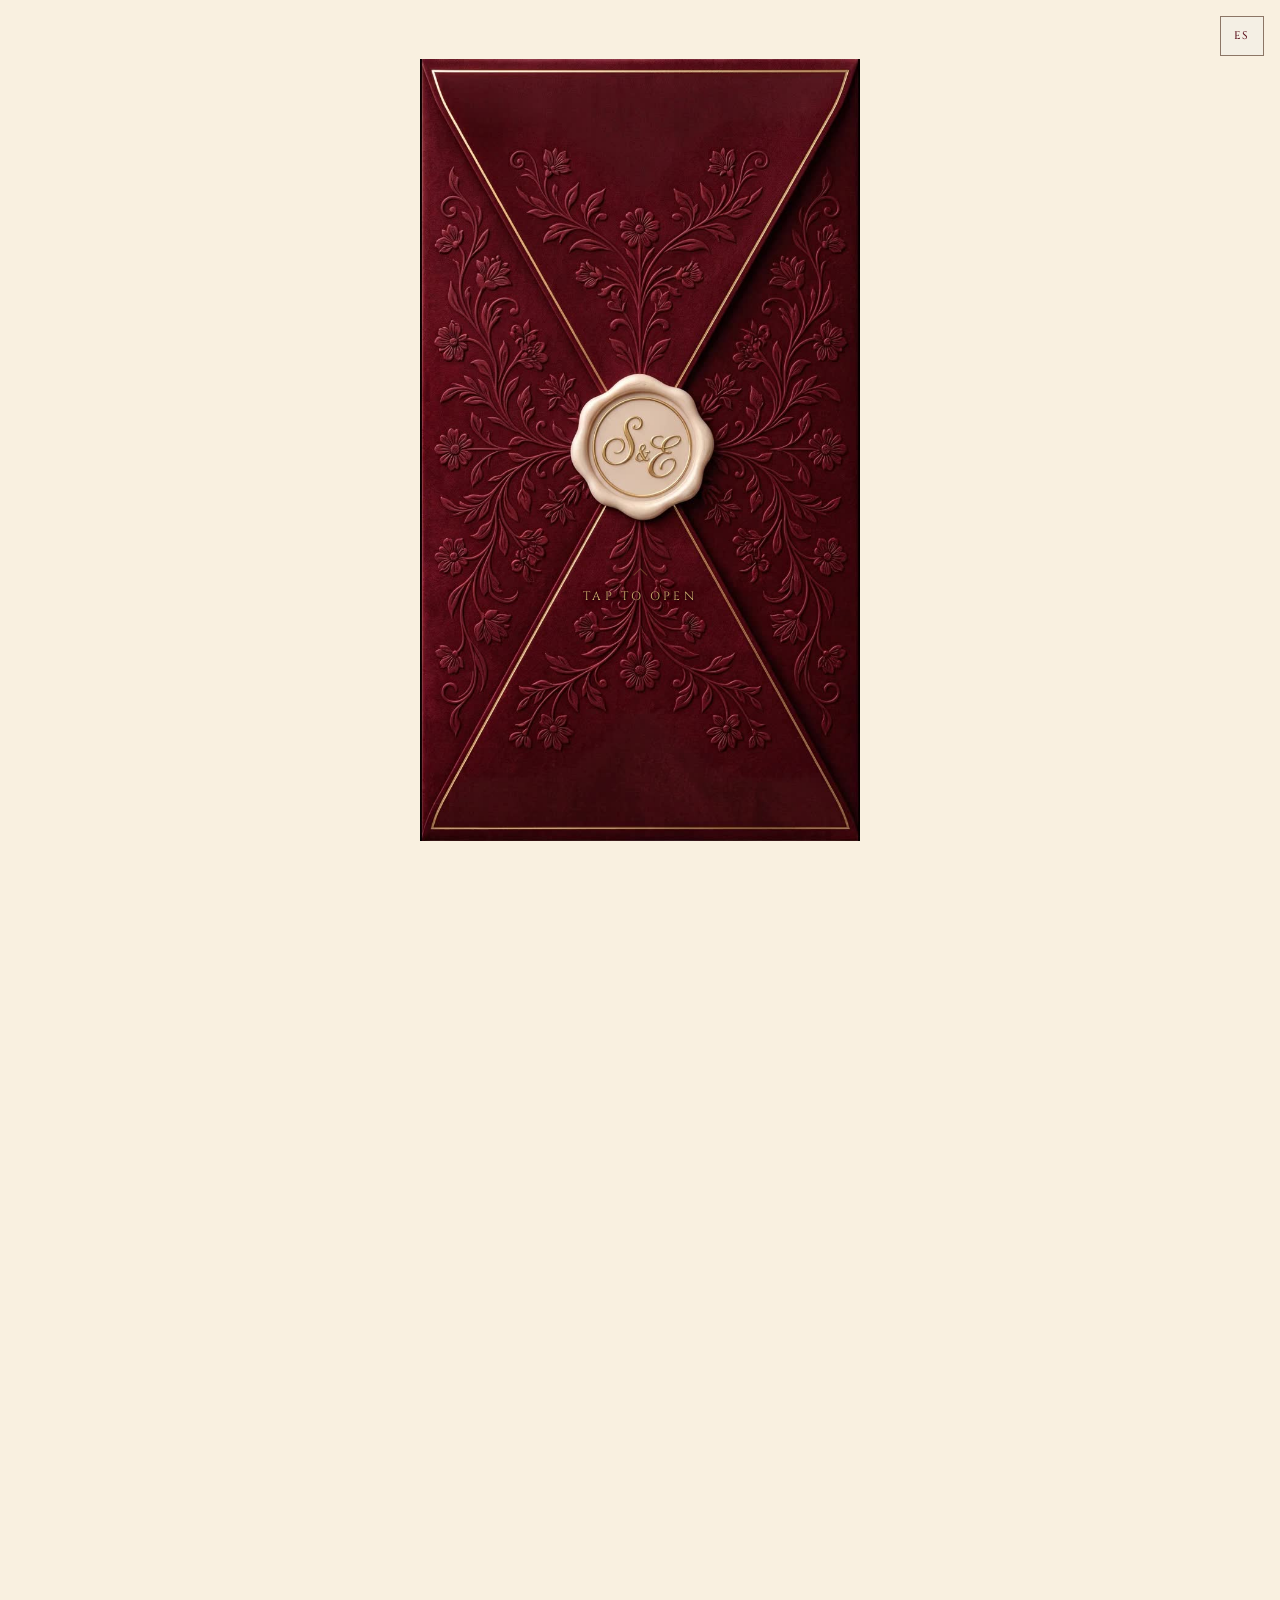
==== commit 7dac8967: "Actualizar el itinerario y simplificar la ubicación de la ceremonia. Nuevos horarios con vals, sin d" ====
--- a/index.html
+++ b/index.html
@@ -2,6 +2,28 @@
 <html lang="es">
   <head>
     <meta charset="utf-8">
+    <meta name="viewport" content="width=device-width, initial-scale=1">
+    <meta name="color-scheme" content="light">
+    <meta name="theme-color" content="#5A0F1B">
+    <meta name="theme-color" content="#5A0F1B" media="(prefers-color-scheme: light)">
+    <meta name="theme-color" content="#4A0C16" media="(prefers-color-scheme: dark)">
+    <title>Stefany & Erikson — 26.12.2026</title>
+    <meta name="description" content="Stefany Gutierrez y Erikson Pacheco — 26 de diciembre de 2026 · Te invitamos a celebrar nuestra boda.">
+    <meta property="og:type" content="website">
+    <meta property="og:site_name" content="Stefany & Erikson">
+    <meta property="og:locale" content="es_VE">
+    <meta property="og:title" content="Stefany & Erikson — 26.12.2026">
+    <meta property="og:description" content="Te invitamos a celebrar nuestra boda · 26 de diciembre de 2026 · 5:00 p. m.">
+    <meta property="og:url" content="https://deverik-98.github.io/s-and-e/">
+    <meta property="og:image" content="https://deverik-98.github.io/s-and-e/assets/img/og-share.jpg">
+    <meta property="og:image:type" content="image/jpeg">
+    <meta property="og:image:width" content="1200">
+    <meta property="og:image:height" content="630">
+    <meta property="og:image:alt" content="Invitación de boda de Stefany y Erikson">
+    <meta name="twitter:card" content="summary_large_image">
+    <meta name="twitter:title" content="Stefany & Erikson — 26.12.2026">
+    <meta name="twitter:description" content="Te invitamos a celebrar nuestra boda · 26 de diciembre de 2026 · 5:00 p. m.">
+    <meta name="twitter:image" content="https://deverik-98.github.io/s-and-e/assets/img/og-share.jpg">
     <script>
       window.SE = window.SE || {};
       SE.base = /github\.io$/i.test(location.hostname) ? "/s-and-e/" : "/";
@@ -18,15 +40,6 @@
         try { SE.cachedGuest = JSON.parse(localStorage.getItem("se-guest:" + SE.code) || "null"); } catch (e) {}
       })();
     </script>
-    <meta name="viewport" content="width=device-width, initial-scale=1">
-    <meta name="color-scheme" content="light">
-    <meta name="theme-color" content="#5A0F1B">
-    <meta name="theme-color" content="#5A0F1B" media="(prefers-color-scheme: light)">
-    <meta name="theme-color" content="#4A0C16" media="(prefers-color-scheme: dark)">
-    <meta name="description" content="Stefany Gutierrez y Erikson Pacheco — 26 de diciembre de 2026">
-    <meta property="og:title" content="Stefany & Erikson — 26.12.2026">
-    <meta property="og:description" content="Te invitamos a celebrar nuestra boda">
-    <title>Stefany & Erikson — 26.12.2026</title>
     <link rel="icon" href="assets/favicon.svg" type="image/svg+xml">
     <link rel="preload" as="image" href="assets/img/paper-hero.webp">
     <link rel="preload" as="image" href="assets/img/floral-left.webp?v=24">
@@ -121,29 +134,22 @@
             <img class="timeline-rose" src="assets/img/rose.webp?v=24" alt="" aria-hidden="true">
             <ol class="timeline">
               <li>
-                <time datetime="17:00" data-i18n="timeCeremony">5 PM</time>
+                <time datetime="17:30" data-i18n="timeCeremony">5:30 PM</time>
                 <strong data-i18n="ceremonyEvent">Ceremonia</strong>
                 <span class="note" data-i18n="ceremonyNote">Catedral de San Felipe</span>
               </li>
               <li data-dinner>
-                <time datetime="19:00" data-i18n="timeToast">7 PM</time>
-                <strong data-i18n="toastEvent">Brindis</strong>
+                <time datetime="19:30" data-i18n="timeToast">7:30 PM</time>
+                <strong data-i18n="toastEvent">Vals y Brindis</strong>
                 <span class="note" data-i18n="toastNote">Eventos Platinum</span>
               </li>
               <li data-dinner>
-                <time datetime="20:00" data-i18n="timeDinner">8 PM</time>
+                <time datetime="20:30" data-i18n="timeDinner">8:30 PM</time>
                 <strong data-i18n="dinnerEvent">Cena</strong>
-                <span class="note" data-i18n="dinnerNote">Eventos Platinum</span>
               </li>
               <li data-dinner>
-                <time datetime="21:00" data-i18n="timeCake">9 PM</time>
+                <time datetime="22:00" data-i18n="timeCake">10 PM</time>
                 <strong data-i18n="cakeEvent">Corte de torta</strong>
-                <span class="note" data-i18n="cakeNote">Eventos Platinum</span>
-              </li>
-              <li data-dinner>
-                <time datetime="21:00" data-i18n="timeFarewell">9 PM</time>
-                <strong data-i18n="farewellEvent">Despedida</strong>
-                <span class="note" data-i18n="farewellNote">Con gratitud y cariño</span>
               </li>
             </ol>
           </div>
@@ -165,7 +171,7 @@
           <div class="places">
             <article class="place">
               <h3 data-i18n="churchPlace">Ceremonia</h3>
-              <p>Catedral de San Felipe<br>San Felipe, Yaracuy</p>
+              <p>Catedral de San Felipe</p>
               <a class="map-link" data-i18n="openMap" href="https://maps.app.goo.gl/LHVNAJ6i5qG8KRHc7" target="_blank" rel="noopener">Ver en el mapa</a>
               <div class="map-frame">
                 <img class="map-ornament map-ornament-top" src="assets/img/map-top.webp" alt="">
@@ -247,8 +253,8 @@
     <audio id="ambiente" preload="auto" loop>
       <source src="assets/audio/ambiente.m4a" type="audio/mp4">
     </audio>
-    <script src="js/config.js?v=34" defer></script>
-    <script src="js/i18n.js?v=34" defer></script>
-    <script src="js/app.js?v=34" defer></script>
+    <script src="js/config.js?v=36" defer></script>
+    <script src="js/i18n.js?v=36" defer></script>
+    <script src="js/app.js?v=36" defer></script>
   </body>
 </html>
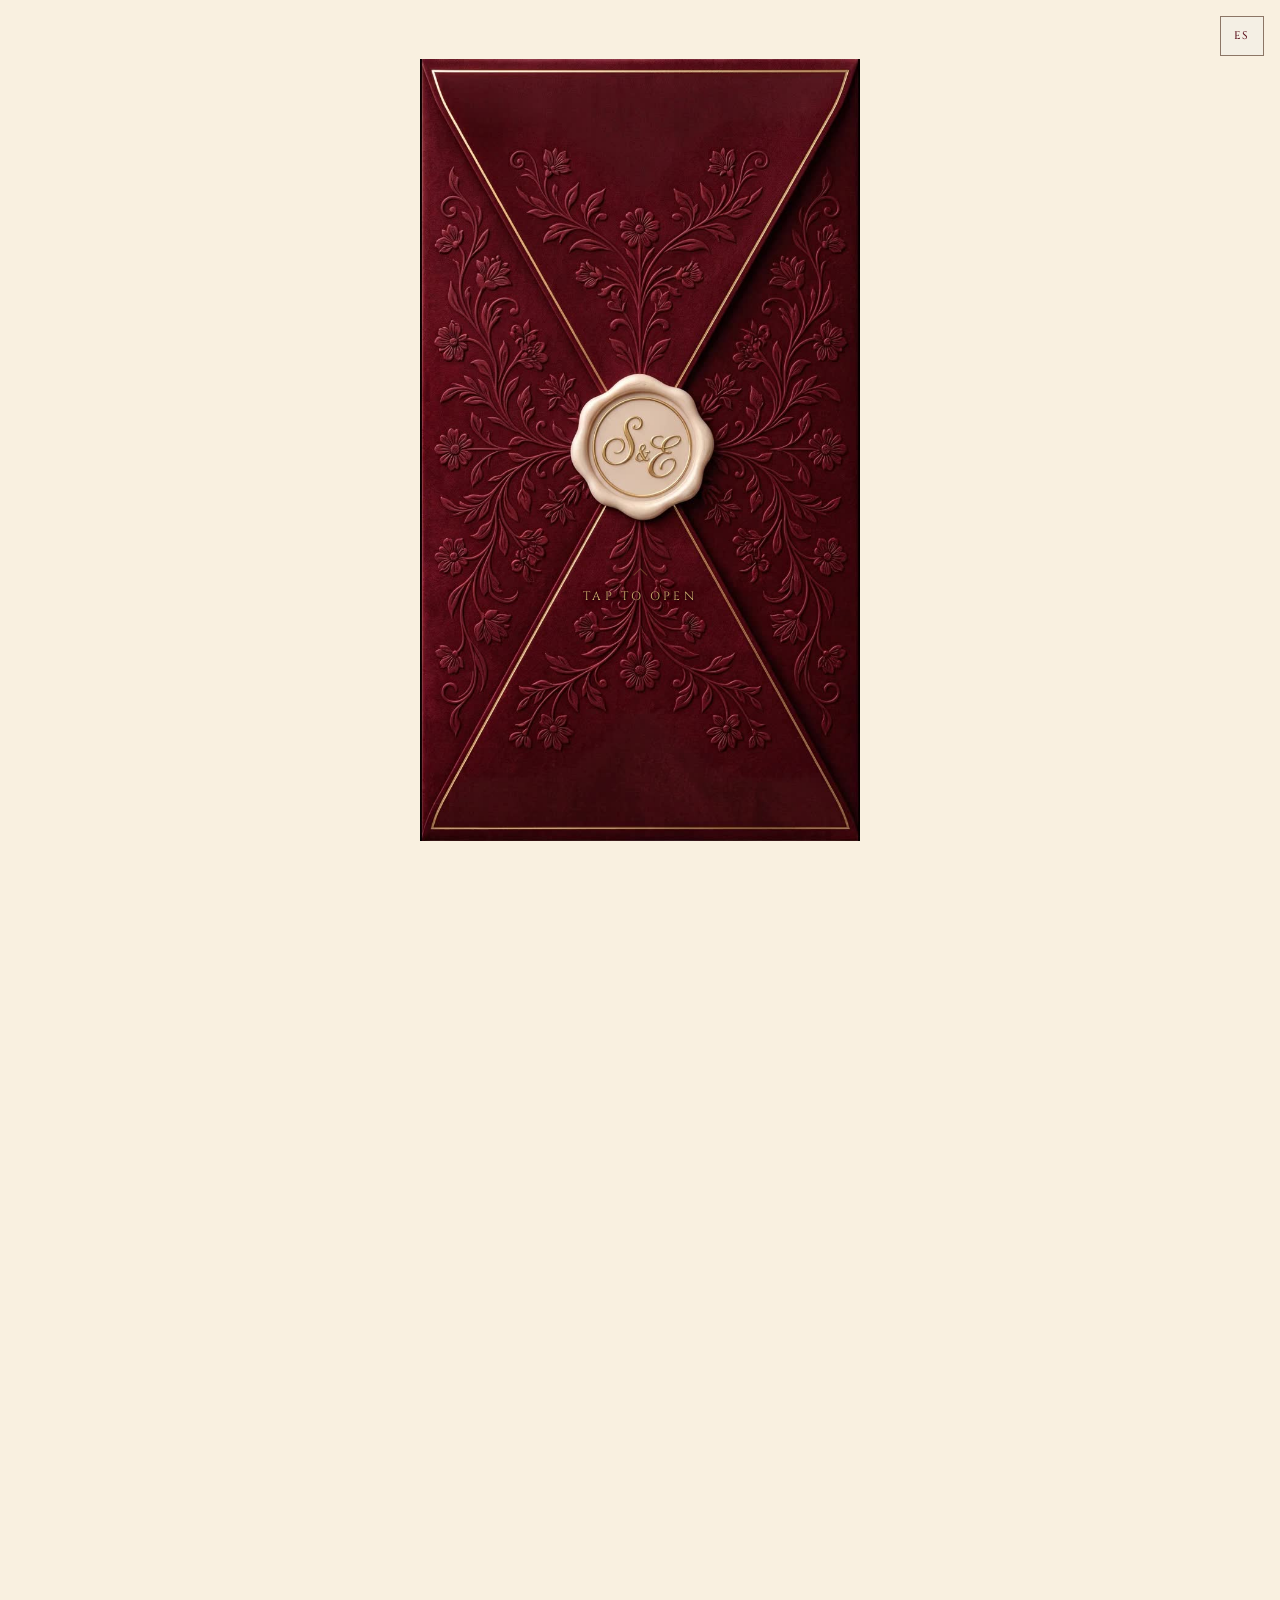
==== commit f3797a8c: "Separar vestimenta y obsequios, con guía visual de atuendo. El título vuelve a Vestimenta, el párraf" ====
--- a/index.html
+++ b/index.html
@@ -54,7 +54,7 @@
     <link rel="preconnect" href="https://script.google.com">
     <link rel="preconnect" href="https://script.googleusercontent.com">
     <link rel="stylesheet" href="https://fonts.googleapis.com/css2?family=Cinzel:wght@400;500;600&family=Cormorant+Garamond:ital,wght@0,400;0,500;0,600;1,500;1,600&family=Ovo&display=swap">
-    <link rel="stylesheet" href="css/styles.css?v=35">
+    <link rel="stylesheet" href="css/styles.css?v=38">
   </head>
   <body>
     <a class="skip" href="#site">Skip</a>
@@ -203,24 +203,27 @@
           <div class="card-vine card-vine-r" aria-hidden="true">
             <img src="assets/img/vine-r.webp?v=27" alt="">
           </div>
-          <div class="card-vine card-vine-l" aria-hidden="true">
-            <img src="assets/img/vine-l.webp?v=27" alt="">
-          </div>
           <div class="notes-block notes-dress">
             <h3 data-i18n="dressTitle">Vestimenta</h3>
             <p data-i18n="dressBody"></p>
           </div>
-          <div class="notes-block notes-gifts">
-            <h3 data-i18n="giftsTitle">Obsequios</h3>
-            <p data-i18n="giftsBody"></p>
-            <p class="note" data-i18n="paymentSoon"></p>
-            <div id="payment-box" class="payment is-hidden">
-              <div id="pay-holder"></div>
-              <div id="pay-bank"></div>
-              <div id="pay-pm"></div>
-              <div class="qr-slot">
-                <img id="qr-img" alt="QR">
-              </div>
+          <div class="notes-block notes-attire">
+            <img class="dress-code-img" src="assets/img/dress-code.webp?v=38" width="1132" height="844" alt="" decoding="async">
+          </div>
+        </div>
+      </section>
+
+      <section class="section gifts-section" id="obsequios">
+        <div class="inner gifts-inner">
+          <h2 class="section-title" data-i18n="giftsTitle">Obsequios</h2>
+          <p class="letter-copy gifts-body" data-i18n="giftsBody"></p>
+          <p class="note gifts-note" data-i18n="paymentSoon"></p>
+          <div id="payment-box" class="payment is-hidden">
+            <div id="pay-holder"></div>
+            <div id="pay-bank"></div>
+            <div id="pay-pm"></div>
+            <div class="qr-slot">
+              <img id="qr-img" alt="QR">
             </div>
           </div>
         </div>
@@ -253,8 +256,8 @@
     <audio id="ambiente" preload="auto" loop>
       <source src="assets/audio/ambiente.m4a" type="audio/mp4">
     </audio>
-    <script src="js/config.js?v=36" defer></script>
-    <script src="js/i18n.js?v=36" defer></script>
-    <script src="js/app.js?v=36" defer></script>
+    <script src="js/config.js?v=38" defer></script>
+    <script src="js/i18n.js?v=38" defer></script>
+    <script src="js/app.js?v=38" defer></script>
   </body>
 </html>
--- a/css/styles.css
+++ b/css/styles.css
@@ -1214,6 +1214,11 @@
     left: -15px;
     width: 251px;
   }
+
+  .notes-attire {
+    top: 204px;
+    width: min(300px, calc(100% - 40px));
+  }
 }
 
 @keyframes swayVineL {
@@ -1231,8 +1236,28 @@
   text-align: center;
 }
 
-.notes-dress { top: 86px; }
-.notes-gifts { top: 284px; }
+.notes-dress { top: 64px; }
+
+.notes-attire {
+  top: 198px;
+  left: 50%;
+  width: min(320px, calc(100% - 56px));
+  transform: translateX(-50%);
+}
+
+.dress-code-img {
+  display: block;
+  width: 100%;
+  max-width: 100%;
+  height: auto;
+  margin: 0 auto;
+  object-fit: contain;
+  object-position: center;
+  image-rendering: -webkit-optimize-contrast;
+  image-rendering: high-quality;
+  pointer-events: none;
+  user-select: none;
+}
 
 .notes-block h3 {
   margin: 0 0 8px;
@@ -1255,6 +1280,40 @@
 
 .notes-block p.note {
   margin-top: 8px;
+  font-size: 15px;
+  line-height: 1.3;
+  color: #846f61;
+}
+
+/* ── Gifts (moved out of notes board) ── */
+.gifts-section {
+  padding: 28px 0 12px;
+  background: var(--paper);
+  text-align: center;
+}
+
+.gifts-inner {
+  max-width: 360px;
+  margin: 0 auto;
+}
+
+.gifts-section .section-title {
+  margin-bottom: 12px;
+}
+
+.gifts-body {
+  margin: 0 auto 10px;
+  max-width: 310px;
+  font-family: var(--serif);
+  font-size: 18px;
+  font-weight: 100;
+  line-height: 1.3;
+  color: #6c513f;
+}
+
+.gifts-note {
+  margin: 0 auto;
+  max-width: 310px;
   font-size: 15px;
   line-height: 1.3;
   color: #846f61;
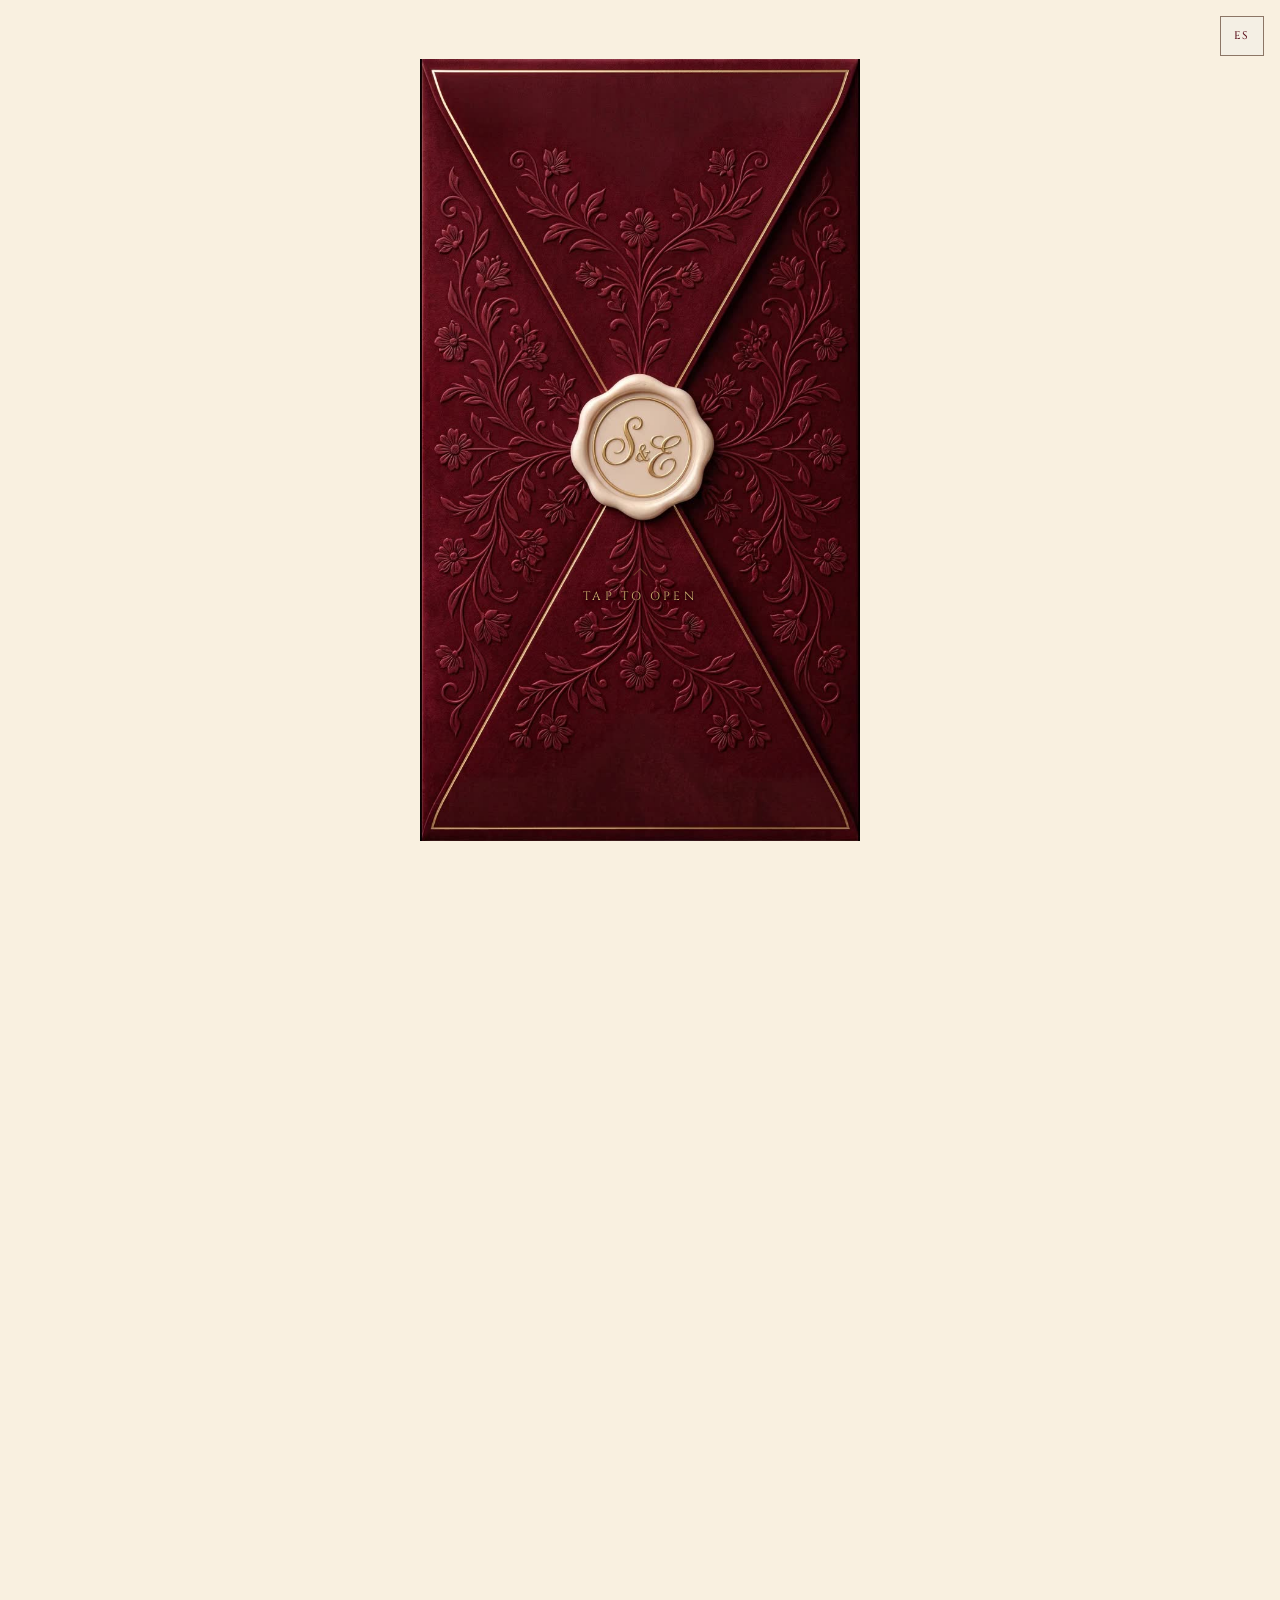
==== commit 6f2686b2: "Completar Obsequios con QR de pago móvil y quitar el pie final. Muestra cédula, teléfono y banco jun" ====
--- a/index.html
+++ b/index.html
@@ -54,7 +54,7 @@
     <link rel="preconnect" href="https://script.google.com">
     <link rel="preconnect" href="https://script.googleusercontent.com">
     <link rel="stylesheet" href="https://fonts.googleapis.com/css2?family=Cinzel:wght@400;500;600&family=Cormorant+Garamond:ital,wght@0,400;0,500;0,600;1,500;1,600&family=Ovo&display=swap">
-    <link rel="stylesheet" href="css/styles.css?v=38">
+    <link rel="stylesheet" href="css/styles.css?v=41">
   </head>
   <body>
     <a class="skip" href="#site">Skip</a>
@@ -217,14 +217,24 @@
         <div class="inner gifts-inner">
           <h2 class="section-title" data-i18n="giftsTitle">Obsequios</h2>
           <p class="letter-copy gifts-body" data-i18n="giftsBody"></p>
-          <p class="note gifts-note" data-i18n="paymentSoon"></p>
-          <div id="payment-box" class="payment is-hidden">
-            <div id="pay-holder"></div>
-            <div id="pay-bank"></div>
-            <div id="pay-pm"></div>
+          <div id="payment-box" class="payment-row">
             <div class="qr-slot">
-              <img id="qr-img" alt="QR">
+              <img id="qr-img" src="assets/img/pago-movil-qr.webp?v=40" width="1070" height="1072" alt="QR Pago Móvil">
             </div>
+            <dl class="payment-details">
+              <div>
+                <dt data-i18n="payIdLabel">Cédula</dt>
+                <dd id="pay-id"></dd>
+              </div>
+              <div>
+                <dt data-i18n="payPhoneLabel">Teléfono</dt>
+                <dd id="pay-pm"></dd>
+              </div>
+              <div>
+                <dt data-i18n="payBankLabel">Banco</dt>
+                <dd id="pay-bank"></dd>
+              </div>
+            </dl>
           </div>
         </div>
       </section>
@@ -241,23 +251,14 @@
           <div id="rsvp-party" class="party is-hidden" aria-live="polite"></div>
         </div>
       </section>
-
-      <footer class="footer">
-        <div class="board footer-board">
-          <p class="footer-hope" data-i18n="footerHope">¡Esperamos verte allí!</p>
-          <p class="footer-names" data-i18n="footer">Stefany y Erikson</p>
-          <img class="footer-floral footer-floral-l" src="assets/img/floral-left.webp?v=24" alt="">
-          <img class="footer-floral footer-floral-r" src="assets/img/floral-right.webp?v=24" alt="">
-        </div>
-      </footer>
     </main>
 
     <audio id="sfx-open" preload="none"></audio>
     <audio id="ambiente" preload="auto" loop>
       <source src="assets/audio/ambiente.m4a" type="audio/mp4">
     </audio>
-    <script src="js/config.js?v=38" defer></script>
-    <script src="js/i18n.js?v=38" defer></script>
-    <script src="js/app.js?v=38" defer></script>
+    <script src="js/config.js?v=41" defer></script>
+    <script src="js/i18n.js?v=41" defer></script>
+    <script src="js/app.js?v=41" defer></script>
   </body>
 </html>
--- a/css/styles.css
+++ b/css/styles.css
@@ -1287,22 +1287,24 @@
 
 /* ── Gifts (moved out of notes board) ── */
 .gifts-section {
-  padding: 28px 0 12px;
+  padding: 4px 0 20px;
+  margin-top: -8px;
   background: var(--paper);
   text-align: center;
 }
 
 .gifts-inner {
-  max-width: 360px;
+  max-width: 400px;
   margin: 0 auto;
+  padding: 0 12px;
 }
 
 .gifts-section .section-title {
-  margin-bottom: 12px;
+  margin: 0 0 10px;
 }
 
 .gifts-body {
-  margin: 0 auto 10px;
+  margin: 0 auto 18px;
   max-width: 310px;
   font-family: var(--serif);
   font-size: 18px;
@@ -1311,12 +1313,65 @@
   color: #6c513f;
 }
 
-.gifts-note {
+.payment-row {
+  display: flex;
+  align-items: center;
+  justify-content: center;
+  gap: 16px;
   margin: 0 auto;
-  max-width: 310px;
+  max-width: 380px;
+  text-align: left;
+}
+
+.payment-row .qr-slot {
+  flex: 0 0 168px;
+  width: 168px;
+  height: 168px;
+  margin: 0;
+  border: none;
+  background: transparent;
+  overflow: visible;
+}
+
+.payment-row .qr-slot img {
+  width: 100%;
+  height: 100%;
+  object-fit: contain;
+  object-position: center;
+  display: block;
+}
+
+.payment-details {
+  margin: 0;
+  flex: 1 1 auto;
+  min-width: 0;
+}
+
+.payment-details > div {
+  margin: 0 0 10px;
+}
+
+.payment-details > div:last-child {
+  margin-bottom: 0;
+}
+
+.payment-details dt {
+  margin: 0;
+  font-family: var(--display);
+  font-size: 10px;
+  letter-spacing: 0.14em;
+  text-transform: uppercase;
+  color: var(--royal);
+}
+
+.payment-details dd {
+  margin: 2px 0 0;
+  font-family: var(--serif);
   font-size: 15px;
-  line-height: 1.3;
-  color: #846f61;
+  font-weight: 500;
+  line-height: 1.25;
+  color: #6c513f;
+  overflow-wrap: anywhere;
 }
 
 .btn {
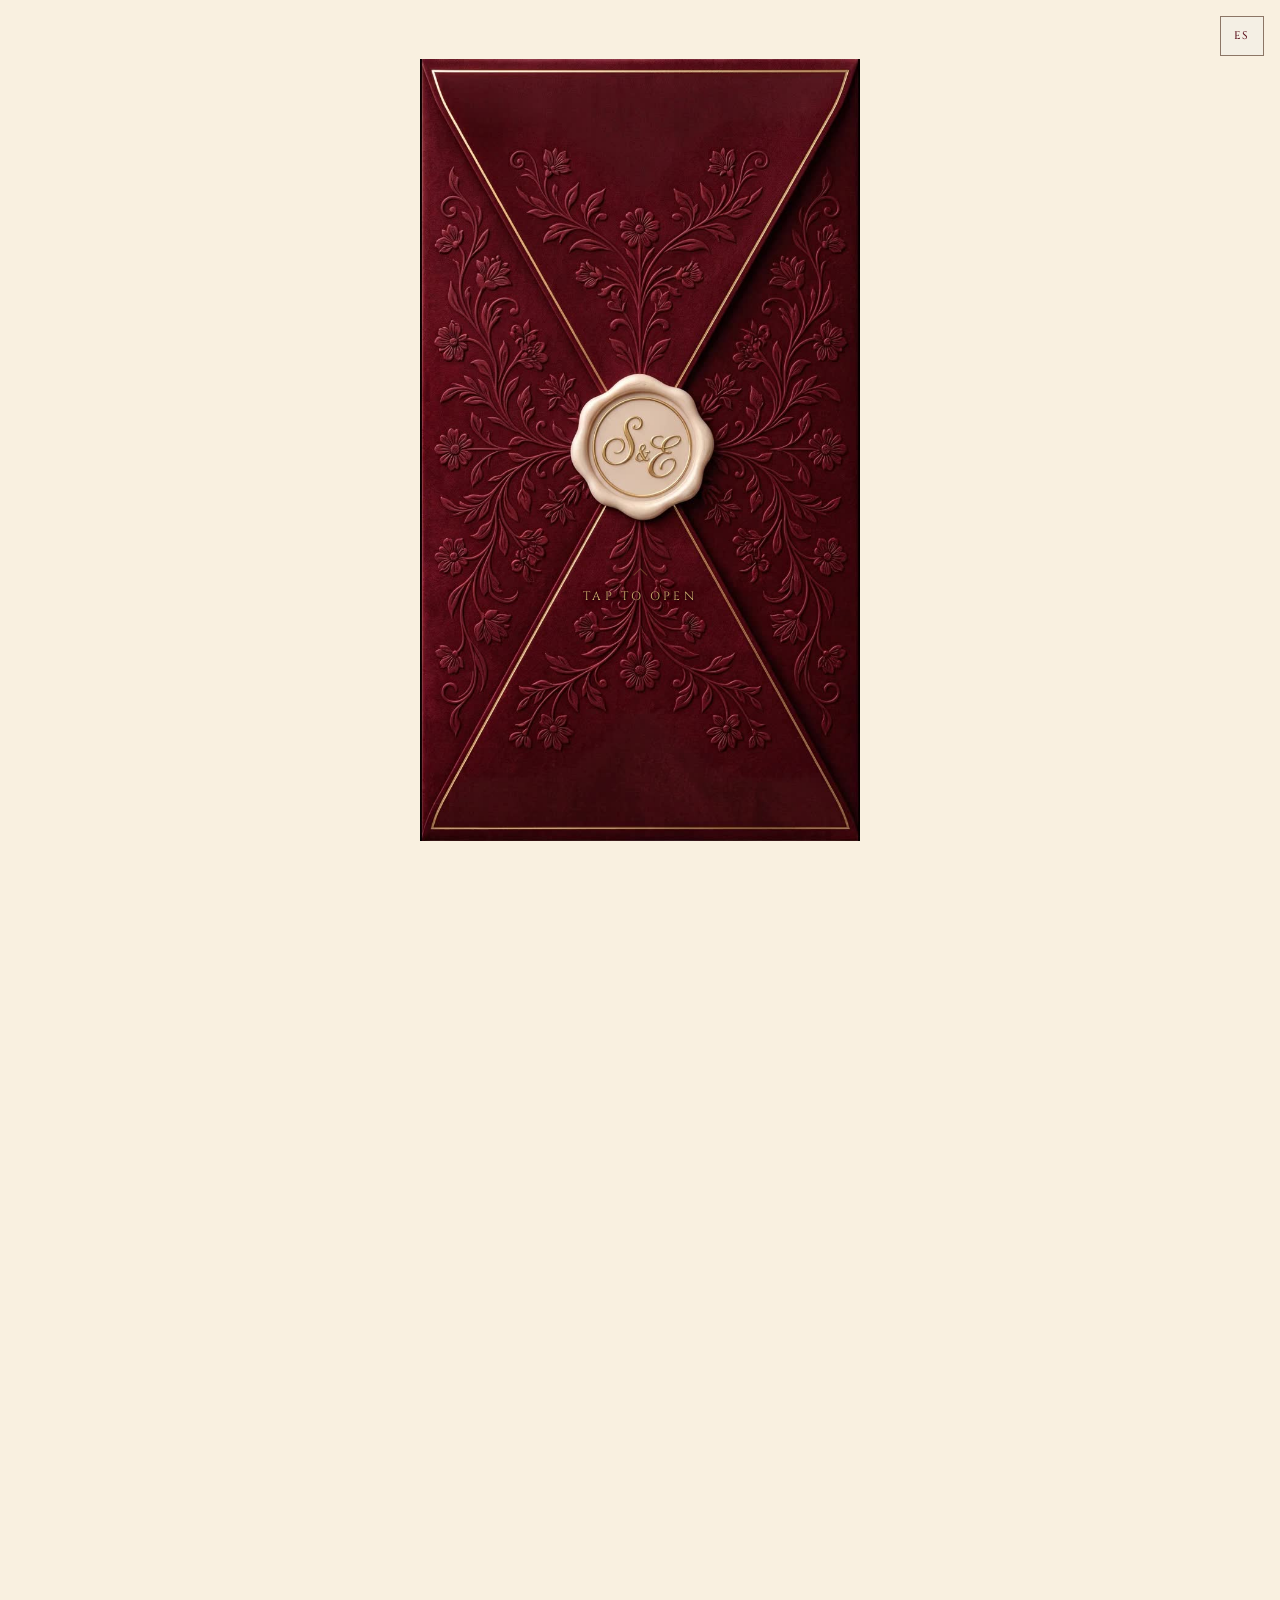
==== commit a875d8ce: "Afinar Confirmación: papel, vid, textos RSVP y estado parcial. El paper-edge queda en top 15px, con " ====
--- a/index.html
+++ b/index.html
@@ -54,7 +54,7 @@
     <link rel="preconnect" href="https://script.google.com">
     <link rel="preconnect" href="https://script.googleusercontent.com">
     <link rel="stylesheet" href="https://fonts.googleapis.com/css2?family=Cinzel:wght@400;500;600&family=Cormorant+Garamond:ital,wght@0,400;0,500;0,600;1,500;1,600&family=Ovo&display=swap">
-    <link rel="stylesheet" href="css/styles.css?v=41">
+    <link rel="stylesheet" href="css/styles.css?v=45">
   </head>
   <body>
     <a class="skip" href="#site">Skip</a>
@@ -240,15 +240,20 @@
       </section>
 
       <section class="section rsvp-section" id="rsvp">
-        <div class="inner">
-          <h2 class="section-title" data-i18n="rsvpTitle">Confirmación</h2>
-          <p id="rsvp-lead" class="letter-copy"></p>
-          <p id="rsvp-status" class="rsvp-status"></p>
-          <button id="rsvp-seal" class="wax-btn" type="button">
-            <img src="assets/img/wax-seal.webp" width="190" height="142" alt="RSVP">
-          </button>
-          <p class="seal-hint" data-i18n="sealHint">Toca el sello</p>
-          <div id="rsvp-party" class="party is-hidden" aria-live="polite"></div>
+        <div class="board rsvp-board">
+          <img class="rsvp-paper" src="assets/img/paper-edge.webp?v=43" alt="" decoding="async">
+          <div class="rsvp-vine rsvp-vine-l" aria-hidden="true">
+            <img src="assets/img/vine-l.webp?v=43" alt="">
+          </div>
+          <div class="rsvp-content">
+            <h2 class="section-title" data-i18n="rsvpTitle">Confirmación</h2>
+            <button id="rsvp-seal" class="wax-btn" type="button">
+              <img src="assets/img/wax-seal.webp" width="190" height="142" alt="RSVP">
+            </button>
+            <p class="seal-hint" data-i18n="sealHint">Toca el sello</p>
+            <div id="rsvp-party" class="party is-hidden" aria-live="polite"></div>
+            <p id="rsvp-status" class="rsvp-status" aria-live="polite"></p>
+          </div>
         </div>
       </section>
     </main>
@@ -257,8 +262,8 @@
     <audio id="ambiente" preload="auto" loop>
       <source src="assets/audio/ambiente.m4a" type="audio/mp4">
     </audio>
-    <script src="js/config.js?v=41" defer></script>
-    <script src="js/i18n.js?v=41" defer></script>
-    <script src="js/app.js?v=41" defer></script>
+    <script src="js/config.js?v=45" defer></script>
+    <script src="js/i18n.js?v=45" defer></script>
+    <script src="js/app.js?v=45" defer></script>
   </body>
 </html>
--- a/css/styles.css
+++ b/css/styles.css
@@ -1401,19 +1401,86 @@
   pointer-events: none;
 }
 
-/* ── RSVP ── */
+/* ── RSVP: paper-edge overlaps previous section; vine on 450 board ── */
 .rsvp-section {
-  padding: 0 0 24px;
-  background: var(--cream);
-}
-
-.rsvp-section .inner {
-  padding-top: 40px;
-  padding-bottom: 48px;
+  position: relative;
+  margin-top: -56px;
+  padding: 0;
+  background: transparent;
+  overflow: visible;
+}
+
+.rsvp-board {
+  --board-h: 560px;
+  min-height: 560px;
+  height: auto;
+  overflow: visible;
+  background: transparent;
+  padding-bottom: 36px;
+}
+
+.rsvp-paper {
+  position: absolute;
+  z-index: 0;
+  left: 50%;
+  bottom: 0;
+  top: 15px;
+  width: 744px;
+  max-width: none;
+  height: auto;
+  min-height: calc(100% + 48px);
+  object-fit: fill;
+  object-position: center top;
+  transform: translateX(-50%);
+  pointer-events: none;
+}
+
+.rsvp-vine {
+  position: absolute;
+  z-index: 3;
+  pointer-events: none;
+  line-height: 0;
+}
+
+.rsvp-vine img {
+  display: block;
+  width: 100%;
+  height: auto;
+  max-width: none;
+}
+
+.rsvp-vine-l {
+  top: -6px;
+  left: -70px;
+  width: 251px;
+}
+
+.rsvp-vine-l img {
+  transform-origin: center center;
+  animation: swayVineL 6s infinite linear;
+}
+
+@container board-wrap (max-width: 449.98px) {
+  .rsvp-board .rsvp-vine-l {
+    top: 0;
+    left: -15px;
+    width: 251px;
+  }
+}
+
+.rsvp-content {
+  position: relative;
+  z-index: 2;
+  width: 450px;
+  margin: 0 auto;
+  padding: 64px 28px 28px;
+  text-align: center;
+  box-sizing: border-box;
 }
 
 .rsvp-status {
-  margin: 18px 0 22px;
+  margin: 14px 0 0;
+  min-height: 1.4em;
 }
 
 .wax-btn {
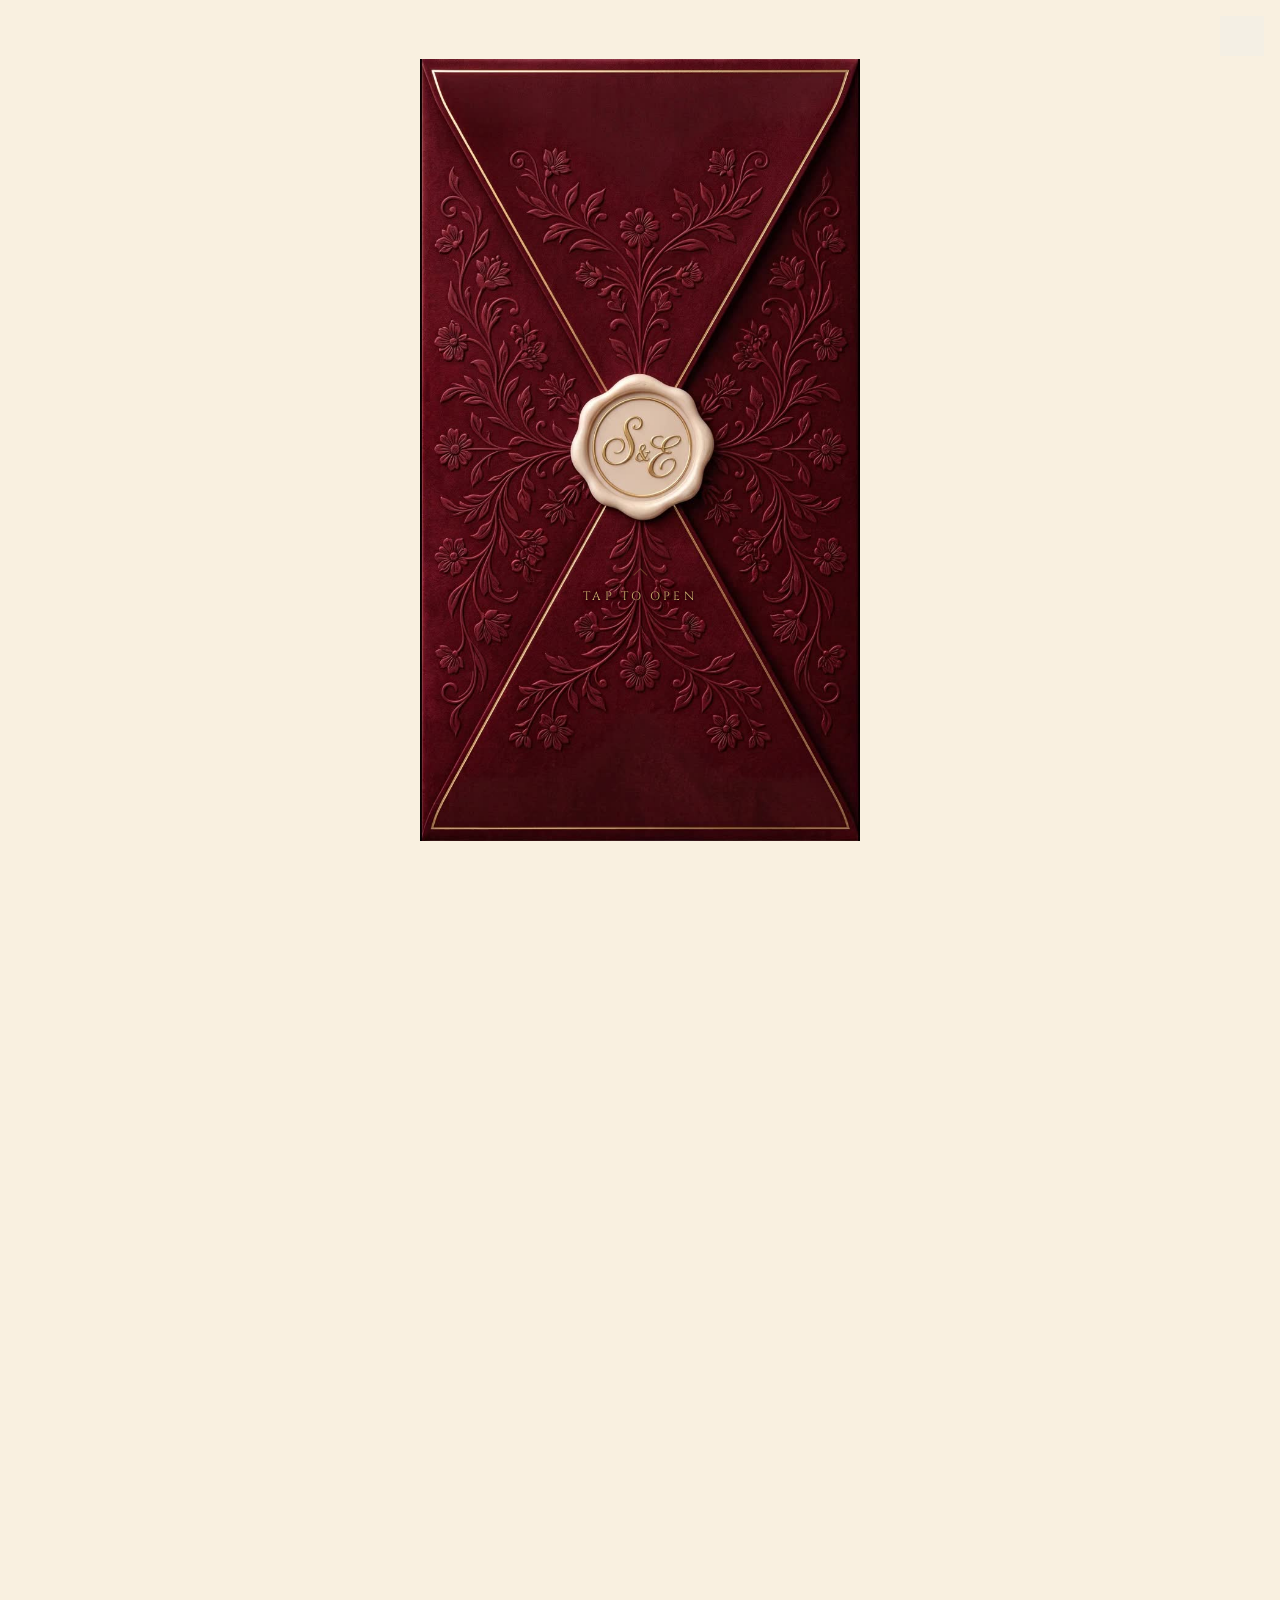
==== commit f03a5878: "Pulir Confirmación, OG sin texto y enlaces listos para WhatsApp. Ajusta la vid responsive, el margen" ====
--- a/index.html
+++ b/index.html
@@ -15,15 +15,17 @@
     <meta property="og:title" content="Stefany & Erikson — 26.12.2026">
     <meta property="og:description" content="Te invitamos a celebrar nuestra boda · 26 de diciembre de 2026 · 5:00 p. m.">
     <meta property="og:url" content="https://deverik-98.github.io/s-and-e/">
-    <meta property="og:image" content="https://deverik-98.github.io/s-and-e/assets/img/og-share.jpg">
+    <meta property="og:image" content="https://deverik-98.github.io/s-and-e/assets/img/og-share.jpg?v=47">
+    <meta property="og:image:secure_url" content="https://deverik-98.github.io/s-and-e/assets/img/og-share.jpg?v=47">
     <meta property="og:image:type" content="image/jpeg">
     <meta property="og:image:width" content="1200">
     <meta property="og:image:height" content="630">
-    <meta property="og:image:alt" content="Invitación de boda de Stefany y Erikson">
+    <meta property="og:image:alt" content="Invitación de boda Stefany y Erikson">
+    <link rel="image_src" href="https://deverik-98.github.io/s-and-e/assets/img/og-share.jpg?v=47">
     <meta name="twitter:card" content="summary_large_image">
     <meta name="twitter:title" content="Stefany & Erikson — 26.12.2026">
     <meta name="twitter:description" content="Te invitamos a celebrar nuestra boda · 26 de diciembre de 2026 · 5:00 p. m.">
-    <meta name="twitter:image" content="https://deverik-98.github.io/s-and-e/assets/img/og-share.jpg">
+    <meta name="twitter:image" content="https://deverik-98.github.io/s-and-e/assets/img/og-share.jpg?v=47">
     <script>
       window.SE = window.SE || {};
       SE.base = /github\.io$/i.test(location.hostname) ? "/s-and-e/" : "/";
@@ -54,7 +56,7 @@
     <link rel="preconnect" href="https://script.google.com">
     <link rel="preconnect" href="https://script.googleusercontent.com">
     <link rel="stylesheet" href="https://fonts.googleapis.com/css2?family=Cinzel:wght@400;500;600&family=Cormorant+Garamond:ital,wght@0,400;0,500;0,600;1,500;1,600&family=Ovo&display=swap">
-    <link rel="stylesheet" href="css/styles.css?v=45">
+    <link rel="stylesheet" href="css/styles.css?v=47">
   </head>
   <body>
     <a class="skip" href="#site">Skip</a>
@@ -208,7 +210,7 @@
             <p data-i18n="dressBody"></p>
           </div>
           <div class="notes-block notes-attire">
-            <img class="dress-code-img" src="assets/img/dress-code.webp?v=38" width="1132" height="844" alt="" decoding="async">
+            <img class="dress-code-img" src="assets/img/dress-code.webp?v=46" width="283" height="211" alt="" decoding="async">
           </div>
         </div>
       </section>
@@ -262,8 +264,8 @@
     <audio id="ambiente" preload="auto" loop>
       <source src="assets/audio/ambiente.m4a" type="audio/mp4">
     </audio>
-    <script src="js/config.js?v=45" defer></script>
-    <script src="js/i18n.js?v=45" defer></script>
-    <script src="js/app.js?v=45" defer></script>
+    <script src="js/config.js?v=47" defer></script>
+    <script src="js/i18n.js?v=47" defer></script>
+    <script src="js/app.js?v=47" defer></script>
   </body>
 </html>
--- a/css/styles.css
+++ b/css/styles.css
@@ -1411,11 +1411,18 @@
 }
 
 .rsvp-board {
-  --board-h: 560px;
-  min-height: 560px;
+  --board-h: 420px;
+  min-height: 420px;
   height: auto;
   overflow: visible;
   background: transparent;
+  padding-bottom: 20px;
+  transition: min-height 0.25s var(--ease);
+}
+
+.rsvp-section.is-picking .rsvp-board {
+  --board-h: 560px;
+  min-height: 0;
   padding-bottom: 36px;
 }
 
@@ -1428,7 +1435,7 @@
   width: 744px;
   max-width: none;
   height: auto;
-  min-height: calc(100% + 48px);
+  min-height: calc(100% - 15px);
   object-fit: fill;
   object-position: center top;
   transform: translateX(-50%);
@@ -1449,20 +1456,25 @@
   max-width: none;
 }
 
+/*
+  Same board coords pattern as notes .card-vine-l:
+  desktop 450col left -70 w251; mobile maps inward to left -15
+  (vine-l.webp is top-left oriented — swayL only, no 274deg)
+*/
 .rsvp-vine-l {
-  top: -6px;
+  top: -8px;
   left: -70px;
   width: 251px;
 }
 
 .rsvp-vine-l img {
-  transform-origin: center center;
-  animation: swayVineL 6s infinite linear;
+  transform-origin: 15% 10%;
+  animation: swayL 4s infinite linear;
 }
 
 @container board-wrap (max-width: 449.98px) {
   .rsvp-board .rsvp-vine-l {
-    top: 0;
+    top: -4px;
     left: -15px;
     width: 251px;
   }
@@ -1473,9 +1485,13 @@
   z-index: 2;
   width: 450px;
   margin: 0 auto;
-  padding: 64px 28px 28px;
+  padding: 56px 28px 16px;
   text-align: center;
   box-sizing: border-box;
+}
+
+.rsvp-section.is-picking .rsvp-content {
+  padding-bottom: 28px;
 }
 
 .rsvp-status {
@@ -1504,6 +1520,10 @@
   font-weight: 300;
   color: var(--gold);
   animation: bob 1.1s infinite linear;
+}
+
+.rsvp-section.is-picking .seal-hint {
+  display: none;
 }
 
 @keyframes waxIn {
